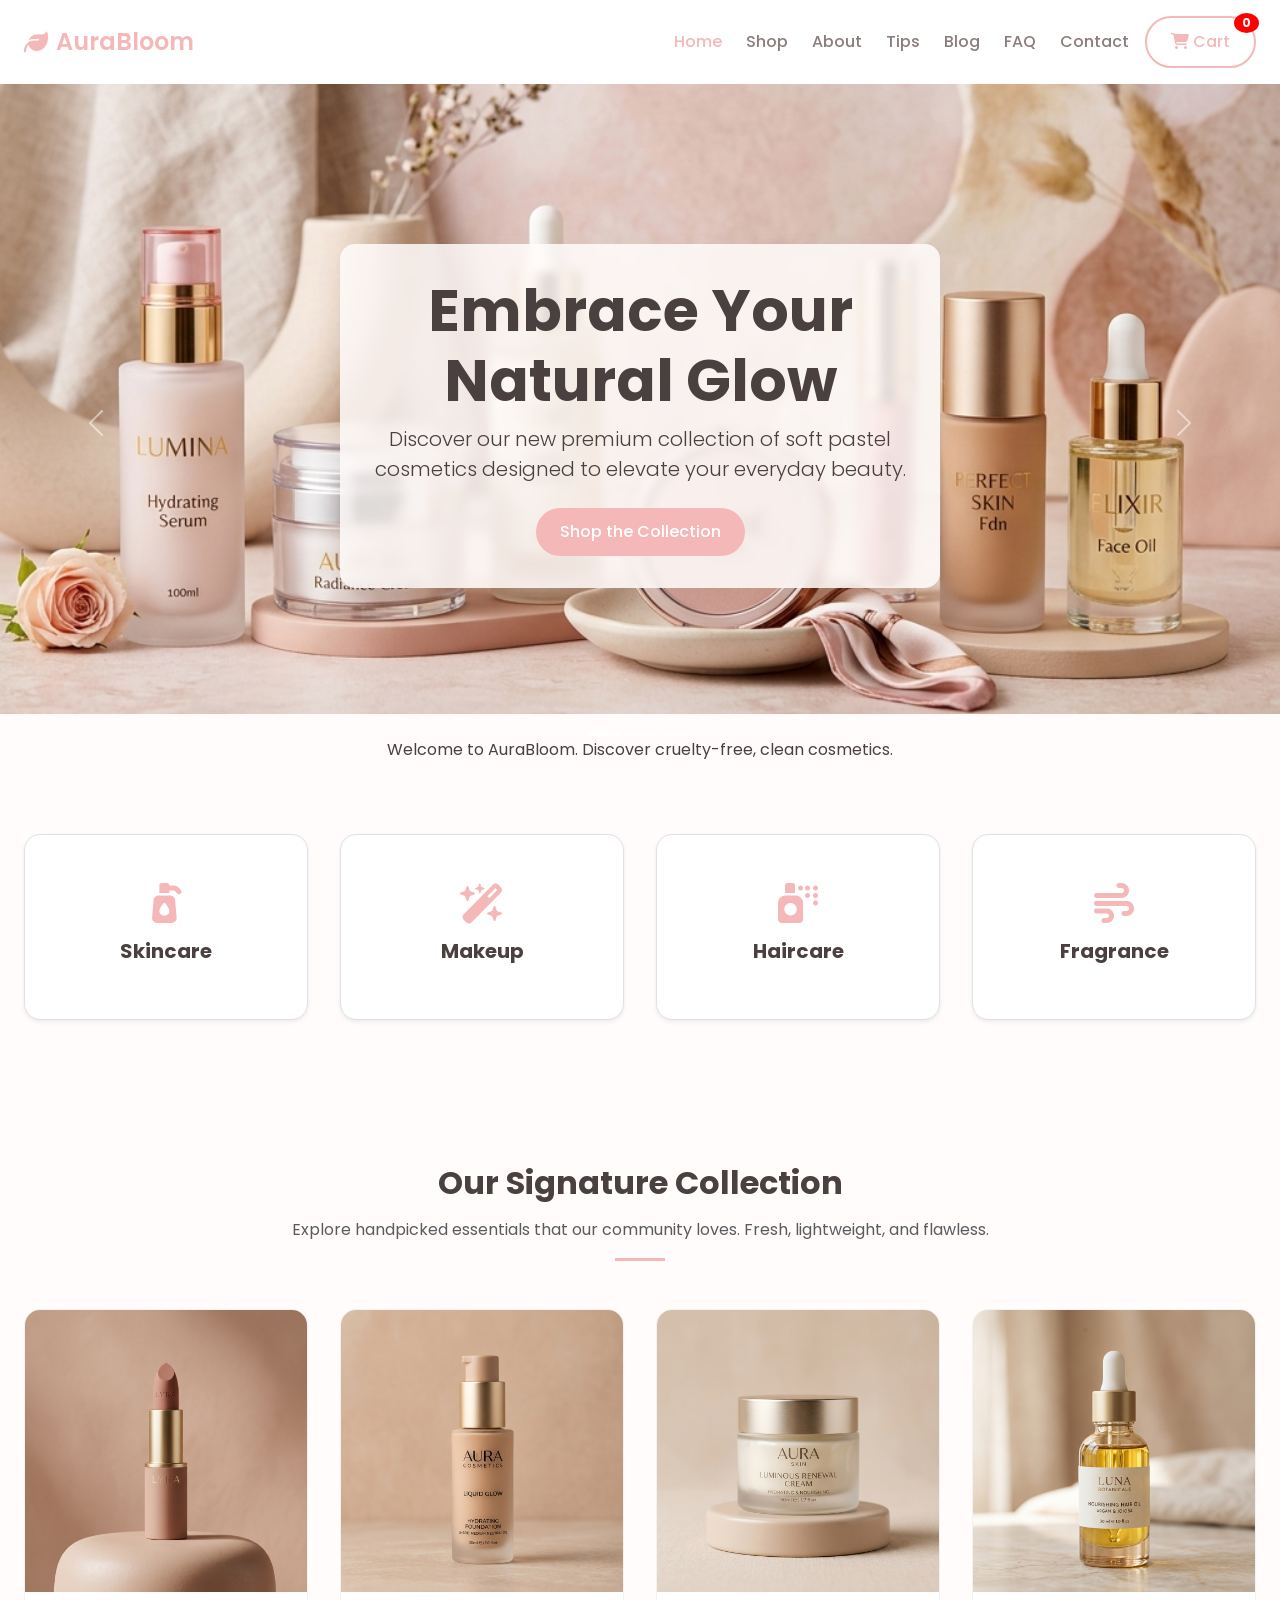
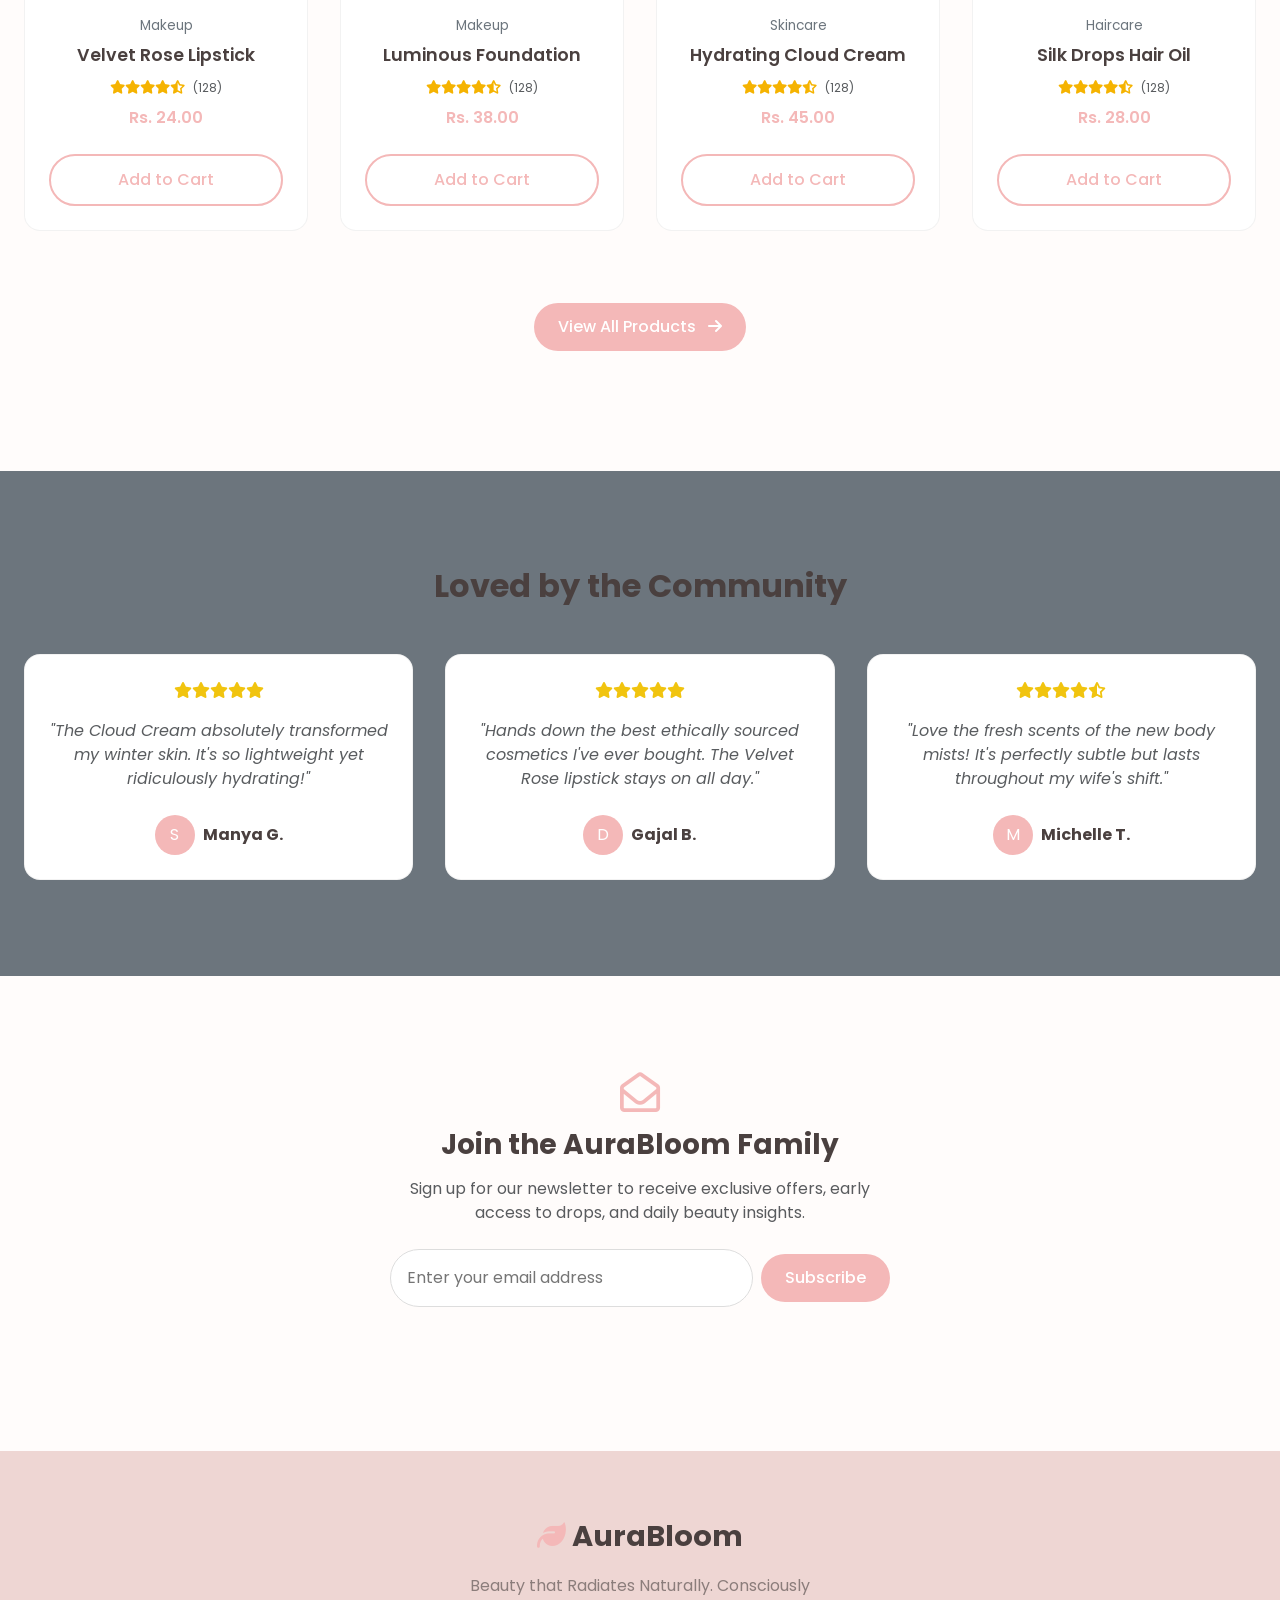
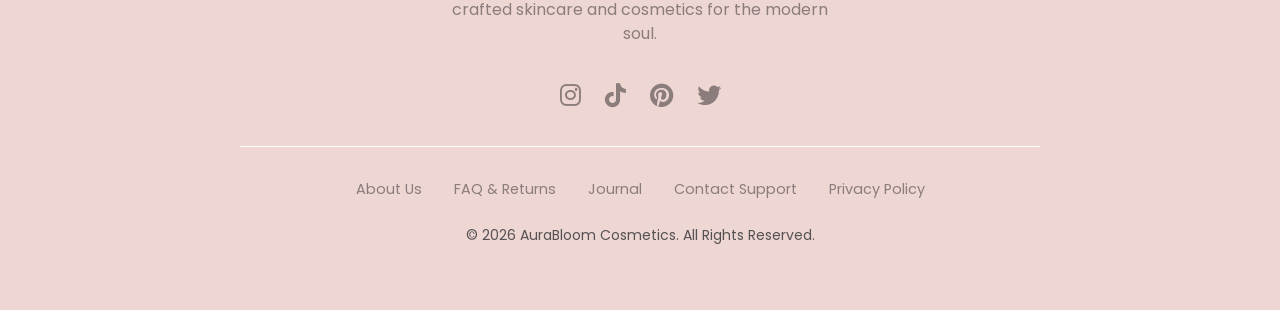
==== index.html @ 0f3a4c77 "project commit" ====
<!DOCTYPE html>
<html lang="en">
<head>
    <meta charset="UTF-8">
    <meta name="viewport" content="width=device-width, initial-scale=1.0">
    <title>AuraBloom - Beauty that Radiates Naturally</title>
    <meta name="description" content="Discover natural, premium skincare and cosmetics at AuraBloom. Beauty that radiates naturally from within.">
    
    <link rel="preconnect" href="https://fonts.googleapis.com">
    <link rel="preconnect" href="https://fonts.gstatic.com" crossorigin>
    <link href="https://fonts.googleapis.com/css2?family=Poppins:wght@300;400;500;600;700&display=swap" rel="stylesheet">
    <!-- Kept strictly for Carousel javascript dependencies -->
    <link href="https://cdn.jsdelivr.net/npm/bootstrap@5.3.0/dist/css/bootstrap.min.css" rel="stylesheet">
    <link rel="stylesheet" href="https://cdnjs.cloudflare.com/ajax/libs/font-awesome/6.4.0/css/all.min.css">
    
    <link rel="stylesheet" href="css/layout.css">
    <link rel="stylesheet" href="css/style.css">
</head>
<body>

    <!-- Custom Navbar -->
    <header class="site-header">
        <div class="custom-container site-nav">
            <a href="index.html" class="site-logo">
                <i class="fa-solid fa-leaf text-primary-soft"></i> AuraBloom
            </a>

            <!-- Directly visible links (no collapse hamburger) -->
            <ul class="site-nav-links">
                <li><a href="index.html" class="active">Home</a></li>
                <li><a href="products.html">Shop</a></li>
                <li><a href="about.html">About</a></li>
                <li><a href="tips.html">Tips</a></li>
                <li><a href="blog.html">Blog</a></li>
                <li><a href="faq.html">FAQ</a></li>
                <li><a href="contact.html">Contact</a></li>
            </ul>

            <div class="site-nav-actions">
                <a href="products.html" class="custom-btn custom-btn-outline" style="position: relative;">
                    <i class="fa-solid fa-shopping-cart"></i> Cart
                    <span id="cart-counter" class="badge" style="position: absolute; top: -5px; right: -5px; background: red; color: white; border-radius: 50%; padding: 4px 8px; font-size: 0.75rem;">0</span>
                </a>
            </div>
        </div>
    </header>

    <!-- Carousel Hero Section (Kept intact with minimal edits for stability) -->
    <section>
        <div id="heroCarousel" class="carousel slide carousel-fade" data-bs-ride="carousel" data-bs-interval="4000">
            <div class="carousel-indicators">
                <button type="button" data-bs-target="#heroCarousel" data-bs-slide-to="0" class="active"></button>
                <button type="button" data-bs-target="#heroCarousel" data-bs-slide-to="1"></button>
                <button type="button" data-bs-target="#heroCarousel" data-bs-slide-to="2"></button>
            </div>
            
            <div class="carousel-inner">
                <div class="carousel-item active">
                    <a href="product-detail.html" style="display:block; text-decoration:none;">
                        <img src="images/banner1_pro_1776178426854.png" class="d-block w-100" alt="Cosmetic collection">
                    </a>
                    <div class="carousel-caption d-none d-md-block animate-on-scroll">
                        <h1 class="display-4 fw-bold">Embrace Your Natural Glow</h1>
                        <p class="lead mb-4">Discover our new premium collection of soft pastel cosmetics designed to elevate your everyday beauty.</p>
                        <a href="products.html" class="custom-btn custom-btn-primary">Shop the Collection</a>
                    </div>
                </div>
                <div class="carousel-item">
                    <a href="product-detail.html" style="display:block; text-decoration:none;">
                        <img src="images/image2.png" class="d-block w-100" alt="Model natural makeup">
                    </a>
                    <div class="carousel-caption d-none d-md-block pb-5">
                        <h2 class="display-4 fw-bold">Beauty that Radiates</h2>
                        <p class="lead mb-4">Cruelty-free, vegan, and crafted with delicate care for all skin types.</p>
                        <a href="about.html" class="custom-btn custom-btn-outline" style="background:#fff">Discover Our Story</a>
                    </div>
                </div>
                <div class="carousel-item">
                    <a href="product-detail.html" style="display:block; text-decoration:none;">
                        <img src="images/image3.png" class="d-block w-100" alt="Skincare bottles">
                    </a>
                    <div class="carousel-caption d-none d-md-block pb-5">
                        <h2 class="display-4 fw-bold">Clean Skincare Simplified</h2>
                        <p class="lead mb-4">Hydrate, protect, and nourish with our new botanical serum line.</p>
                        <a href="tips.html" class="custom-btn custom-btn-primary">Learn Skincare Tips</a>
                    </div>
                </div>
            </div>
            
            <button class="carousel-control-prev" type="button" data-bs-target="#heroCarousel" data-bs-slide="prev">
                <span class="carousel-control-prev-icon"></span>
            </button>
            <button class="carousel-control-next" type="button" data-bs-target="#heroCarousel" data-bs-slide="next">
                <span class="carousel-control-next-icon"></span>
            </button>
            
            <div class="custom-container mt-4 text-center animate-on-scroll">
                <p>Welcome to AuraBloom. Discover cruelty-free, clean cosmetics.</p>
            </div>
        </div>
    </section>

    <!-- Category Banner using Custom Grid -->
    <section class="custom-container py-5 mt-4 text-center">
        <div class="grid-container grid-4">
            <div class="bg-white rounded-4 shadow-sm border py-5 animate-on-scroll">
                <i class="fa-solid fa-pump-soap fs-1 mb-3" style="color:var(--primary-color)"></i>
                <h5 class="fw-bold">Skincare</h5>
            </div>
            <div class="bg-white rounded-4 shadow-sm border py-5 animate-on-scroll" style="animation-delay:0.1s">
                <i class="fa-solid fa-wand-magic-sparkles fs-1 mb-3" style="color:var(--primary-color)"></i>
                <h5 class="fw-bold">Makeup</h5>
            </div>
            <div class="bg-white rounded-4 shadow-sm border py-5 animate-on-scroll" style="animation-delay:0.2s">
                <i class="fa-solid fa-spray-can fs-1 mb-3" style="color:var(--primary-color)"></i>
                <h5 class="fw-bold">Haircare</h5>
            </div>
            <div class="bg-white rounded-4 shadow-sm border py-5 animate-on-scroll" style="animation-delay:0.3s">
                <i class="fa-solid fa-wind fs-1 mb-3" style="color:var(--primary-color)"></i>
                <h5 class="fw-bold">Fragrance</h5>
            </div>
        </div>
    </section>

    <!-- Featured Products Section -->
    <section class="custom-container py-5 mt-5 bg-card rounded-5 pb-5">
        <div class="text-center mb-5 animate-on-scroll">
            <h2 class="fw-bold mb-3">Our Signature Collection</h2>
            <p class="text-muted mx-auto" style="max-width: 700px;">Explore handpicked essentials that our community loves. Fresh, lightweight, and flawless.</p>
            <div class="mx-auto mt-3" style="width: 50px; height: 3px; background-color: var(--primary-color);"></div>
        </div>

        <div class="grid-container grid-4">
            <div class="animate-on-scroll" style="animation-delay: 0.1s;">
                <div class="product-card">
                    <a href="product-detail.html" style="display:block; text-decoration:none;">
                        <a href="product-detail.html" style="display:block;">
                        <img src="images/lipstick_1776176421763.png" alt="Velvet Rose Lipstick">
                    </a>
                    </a>
                    <div class="product-card-body">
                        <span class="product-card-category">Makeup</span>
                        <a href="product-detail.html" style="text-decoration:none; color:inherit;">
                            <a href="product-detail.html" style="text-decoration:none; color:inherit;"><h3 class="product-card-title">Velvet Rose Lipstick</h3></a>
                        </a>
                        <div class="mt-1 mb-2" style="color: #f5b301; font-size: 0.85rem;"><i class="fa-solid fa-star"></i><i class="fa-solid fa-star"></i><i class="fa-solid fa-star"></i><i class="fa-solid fa-star"></i><i class="fa-solid fa-star-half-stroke"></i> <span class="text-muted ms-1" style="font-size: 0.75rem;">(128)</span></div>
                        <span class="product-card-price">Rs. 24.00</span>
                        <button class="custom-btn custom-btn-outline product-card-btn add-to-cart-btn">Add to Cart</button>
                    </div>
                </div>
            </div>
            <div class="animate-on-scroll" style="animation-delay: 0.2s;">
                <div class="product-card">
                    <a href="product-detail.html" style="display:block; text-decoration:none;">
                        <a href="product-detail.html" style="display:block;">
                        <img src="images/foundation_1776176450985.png" alt="Luminous Foundation">
                    </a>
                    </a>
                    <div class="product-card-body">
                        <span class="product-card-category">Makeup</span>
                        <a href="product-detail.html" style="text-decoration:none; color:inherit;">
                            <a href="product-detail.html" style="text-decoration:none; color:inherit;"><h3 class="product-card-title">Luminous Foundation</h3></a>
                        </a>
                        <div class="mt-1 mb-2" style="color: #f5b301; font-size: 0.85rem;"><i class="fa-solid fa-star"></i><i class="fa-solid fa-star"></i><i class="fa-solid fa-star"></i><i class="fa-solid fa-star"></i><i class="fa-solid fa-star-half-stroke"></i> <span class="text-muted ms-1" style="font-size: 0.75rem;">(128)</span></div>
                        <span class="product-card-price">Rs. 38.00</span>
                        <button class="custom-btn custom-btn-outline product-card-btn add-to-cart-btn">Add to Cart</button>
                    </div>
                </div>
            </div>
            <div class="animate-on-scroll" style="animation-delay: 0.3s;">
                <div class="product-card">
                    <a href="product-detail.html" style="display:block; text-decoration:none;">
                        <a href="product-detail.html" style="display:block;">
                        <img src="images/moisturizer_1776176468643.png" alt="Hydrating Cloud Cream">
                    </a>
                    </a>
                    <div class="product-card-body">
                        <span class="product-card-category">Skincare</span>
                        <a href="product-detail.html" style="text-decoration:none; color:inherit;">
                            <a href="product-detail.html" style="text-decoration:none; color:inherit;"><h3 class="product-card-title">Hydrating Cloud Cream</h3></a>
                        </a>
                        <div class="mt-1 mb-2" style="color: #f5b301; font-size: 0.85rem;"><i class="fa-solid fa-star"></i><i class="fa-solid fa-star"></i><i class="fa-solid fa-star"></i><i class="fa-solid fa-star"></i><i class="fa-solid fa-star-half-stroke"></i> <span class="text-muted ms-1" style="font-size: 0.75rem;">(128)</span></div>
                        <span class="product-card-price">Rs. 45.00</span>
                        <button class="custom-btn custom-btn-outline product-card-btn add-to-cart-btn">Add to Cart</button>
                    </div>
                </div>
            </div>
            <div class="animate-on-scroll" style="animation-delay: 0.4s;">
                <div class="product-card">
                    <a href="product-detail.html" style="display:block; text-decoration:none;">
                        <a href="product-detail.html" style="display:block;">
                        <img src="images/hairoil_1776177386553.png" alt="Nourish Hair Oil">
                    </a>
                    </a>
                    <div class="product-card-body">
                        <span class="product-card-category">Haircare</span>
                        <a href="product-detail.html" style="text-decoration:none; color:inherit;">
                            <a href="product-detail.html" style="text-decoration:none; color:inherit;"><h3 class="product-card-title">Silk Drops Hair Oil</h3></a>
                        </a>
                        <div class="mt-1 mb-2" style="color: #f5b301; font-size: 0.85rem;"><i class="fa-solid fa-star"></i><i class="fa-solid fa-star"></i><i class="fa-solid fa-star"></i><i class="fa-solid fa-star"></i><i class="fa-solid fa-star-half-stroke"></i> <span class="text-muted ms-1" style="font-size: 0.75rem;">(128)</span></div>
                        <span class="product-card-price">Rs. 28.00</span>
                        <button class="custom-btn custom-btn-outline product-card-btn add-to-cart-btn">Add to Cart</button>
                    </div>
                </div>
            </div>
        </div>
        
        <div class="text-center mt-5 py-4 animate-on-scroll">
            <a href="products.html" class="custom-btn custom-btn-primary">View All Products <i class="fa-solid fa-arrow-right ms-2"></i></a>
        </div>
    </section>

    <!-- Testimonials Section -->
    <section class="bg-secondary py-5 mt-5">
        <div class="custom-container py-5 text-center animate-on-scroll">
            <h2 class="fw-bold mb-5">Loved by the Community</h2>
            <div class="grid-container grid-3">
                <div class="product-card p-4">
                    <div class="mb-3" style="color:#f1c40f">
                        <i class="fa-solid fa-star"></i><i class="fa-solid fa-star"></i><i class="fa-solid fa-star"></i><i class="fa-solid fa-star"></i><i class="fa-solid fa-star"></i>
                    </div>
                    <p class="text-muted fst-italic mb-4" style="font-style: italic">"The Cloud Cream absolutely transformed my winter skin. It's so lightweight yet ridiculously hydrating!"</p>
                    <div class="flex-row-center gap-2 mt-auto">
                        <div class="rounded-5 text-white flex-row-center" style="width: 40px; height: 40px; background-color: var(--primary-color);">S</div>
                        <h6 class="mb-0 fw-bold">Manya G.</h6>
                    </div>
                </div>
                <div class="product-card p-4">
                    <div class="mb-3" style="color:#f1c40f">
                        <i class="fa-solid fa-star"></i><i class="fa-solid fa-star"></i><i class="fa-solid fa-star"></i><i class="fa-solid fa-star"></i><i class="fa-solid fa-star"></i>
                    </div>
                    <p class="text-muted fst-italic mb-4" style="font-style: italic">"Hands down the best ethically sourced cosmetics I've ever bought. The Velvet Rose lipstick stays on all day."</p>
                    <div class="flex-row-center gap-2 mt-auto">
                        <div class="rounded-5 text-white flex-row-center" style="width: 40px; height: 40px; background-color: var(--primary-color);">D</div>
                        <h6 class="mb-0 fw-bold">Gajal B.</h6>
                    </div>
                </div>
                <div class="product-card p-4">
                    <div class="mb-3" style="color:#f1c40f">
                        <i class="fa-solid fa-star"></i><i class="fa-solid fa-star"></i><i class="fa-solid fa-star"></i><i class="fa-solid fa-star"></i><i class="fa-solid fa-star-half-stroke"></i>
                    </div>
                    <p class="text-muted fst-italic mb-4" style="font-style: italic">"Love the fresh scents of the new body mists! It's perfectly subtle but lasts throughout my wife's shift."</p>
                    <div class="flex-row-center gap-2 mt-auto">
                        <div class="rounded-5 text-white flex-row-center" style="width: 40px; height: 40px; background-color: var(--primary-color);">M</div>
                        <h6 class="mb-0 fw-bold">Michelle T.</h6>
                    </div>
                </div>
            </div>
        </div>
    </section>

    <!-- Newsletter Section -->
    <section class="custom-container py-5 my-5 text-center animate-on-scroll">
        <i class="fa-regular fa-envelope-open fs-1 text-primary-soft mb-3"></i>
        <h3 class="fw-bold mb-3">Join the AuraBloom Family</h3>
        <p class="text-muted mx-auto mb-4" style="max-width: 500px;">Sign up for our newsletter to receive exclusive offers, early access to drops, and daily beauty insights.</p>
        <form id="newsletterForm" class="flex-row-center gap-2 mx-auto" style="max-width: 500px;">
            <input type="email" class="newsletter-input w-100" placeholder="Enter your email address" style="padding: 1rem; border: 1px solid #ddd; border-radius: 50px; outline:none" required>
            <button type="submit" class="custom-btn custom-btn-primary">Subscribe</button>
        </form>
        <div id="newsletterAlert" class="mt-3"></div>
    </section>

    <!-- Custom Footer -->
    <footer class="site-footer">
        <div class="site-footer-logo">
            <i class="fa-solid fa-leaf text-primary-soft"></i> AuraBloom
        </div>
        <p class="site-footer-desc">Beauty that Radiates Naturally. Consciously crafted skincare and cosmetics for the modern soul.</p>
        <div class="site-footer-socials">
            <a href="#"><i class="fa-brands fa-instagram"></i></a>
            <a href="#"><i class="fa-brands fa-tiktok"></i></a>
            <a href="#"><i class="fa-brands fa-pinterest"></i></a>
            <a href="#"><i class="fa-brands fa-twitter"></i></a>
        </div>
        <div class="site-footer-links">
            <a href="about.html">About Us</a>
            <a href="faq.html">FAQ & Returns</a>
            <a href="blog.html">Journal</a>
            <a href="contact.html">Contact Support</a>
            <a href="#">Privacy Policy</a>
        </div>
        <p class="small mb-0 mt-4 text-muted">&copy; 2026 AuraBloom Cosmetics. All Rights Reserved.</p>
    </footer>

    <script src="https://cdn.jsdelivr.net/npm/bootstrap@5.3.0/dist/js/bootstrap.bundle.min.js"></script>
    <script src="js/main.js"></script>
</body>
</html>
---- css/layout.css ----
/* css/layout.css - Custom layout system replacing Bootstrap */

/* Global Resets & Elements */
html { box-sizing: border-box; }
*, *:before, *:after { box-sizing: inherit; }

img { max-width: 100%; height: auto; display: block; }
a { text-decoration: none; }
ul { list-style: none; padding: 0; margin: 0; }

/* typography helpers */
.text-center { text-align: center; }
.text-muted { color: #6c757d; }
.text-white { color: #fff; }
.fw-bold { font-weight: 700; }
.lead { font-size: 1.25rem; font-weight: 300; }
.display-4 { font-size: calc(1.475rem + 2.7vw); font-weight: 300; line-height: 1.2; }
.display-5 { font-size: calc(1.425rem + 2.1vw); font-weight: 300; line-height: 1.2; }
.mb-0 { margin-bottom: 0 !important; }
.mb-2 { margin-bottom: 0.5rem !important; }
.mb-3 { margin-bottom: 1rem !important; }
.mb-4 { margin-bottom: 1.5rem !important; }
.mb-5 { margin-bottom: 3rem !important; }
.mt-2 { margin-top: 0.5rem !important; }
.mt-3 { margin-top: 1rem !important; }
.mt-4 { margin-top: 1.5rem !important; }
.mt-5 { margin-top: 3rem !important; }
.py-5 { padding-top: 3rem !important; padding-bottom: 3rem !important; }
.px-4 { padding-left: 1.5rem !important; padding-right: 1.5rem !important; }
.mx-auto { margin-left: auto !important; margin-right: auto !important; }
.w-100 { width: 100% !important; }

/* Custom Container */
.custom-container {
    width: 100%;
    max-width: 1320px;
    margin-right: auto;
    margin-left: auto;
    padding-right: 1.5rem;
    padding-left: 1.5rem;
}

.custom-container-fluid {
    width: 100%;
    padding-right: 1.5rem;
    padding-left: 1.5rem;
}

/* Custom CSS Grids */
.grid-container {
    display: grid;
    gap: 2rem;
}
.grid-2 { grid-template-columns: repeat(2, 1fr); }
.grid-3 { grid-template-columns: repeat(3, 1fr); }
.grid-4 { grid-template-columns: repeat(4, 1fr); }

@media (max-width: 991px) {
    .grid-4, .grid-3 { grid-template-columns: repeat(2, 1fr); }
}
@media (max-width: 768px) {
    .grid-4, .grid-3, .grid-2 { grid-template-columns: 1fr; }
}

/* Flexbox utilities */
.flex-row-center { display: flex; justify-content: center; align-items: center; }
.flex-space-between { display: flex; justify-content: space-between; align-items: center; }
.flex-column { display: flex; flex-direction: column; }
.gap-2 { gap: 0.5rem; }
.gap-3 { gap: 1rem; }
.gap-4 { gap: 1.5rem; }

/* Consistent Header Items */
.site-header {
    background-color: var(--bg-card);
    position: sticky;
    top: 0;
    z-index: 1000;
    box-shadow: 0 2px 10px var(--shadow-color);
    padding: 1rem 0;
}
.site-nav {
    display: flex;
    justify-content: space-between;
    align-items: center;
    flex-wrap: wrap;
    gap: 1rem;
}
.site-logo {
    font-size: 1.5rem;
    font-weight: 600;
    color: var(--primary-color);
    display: flex;
    align-items: center;
    gap: 0.5rem;
    margin-right: auto;
}
.site-nav-links {
    display: flex;
    gap: 1.5rem;
    flex-wrap: wrap;
    justify-content: center;
}
.site-nav-links a {
    color: var(--text-muted);
    font-weight: 500;
    transition: color 0.3s ease;
}
.site-nav-links a:hover, .site-nav-links a.active {
    color: var(--primary-color);
}
.site-nav-actions {
    display: flex;
    align-items: center;
}

/* Consistent Footer Items */
.site-footer {
    background-color: var(--secondary-color);
    padding: 4rem 1.5rem;
    text-align: center;
}
.site-footer-logo {
    font-size: 1.8rem;
    font-weight: 700;
    color: var(--text-main);
    margin-bottom: 1rem;
}
.site-footer-desc {
    color: var(--text-muted);
    max-width: 400px;
    margin: 0 auto 2rem auto;
}
.site-footer-socials {
    display: flex;
    justify-content: center;
    gap: 1.5rem;
    margin-bottom: 2rem;
}
.site-footer-socials a {
    color: var(--text-muted);
    font-size: 1.5rem;
}
.site-footer-links {
    display: flex;
    justify-content: center;
    flex-wrap: wrap;
    gap: 2rem;
    border-top: 1px solid #fff;
    padding-top: 2rem;
    margin: 0 auto;
    max-width: 800px;
}
.site-footer-links a {
    color: var(--text-muted);
    font-size: 0.9rem;
}

/* Cards & Layout Modules */
.product-card {
    background: #fff;
    border: 1px solid rgba(0,0,0,0.05);
    border-radius: 1rem;
    overflow: hidden;
    display: flex;
    flex-direction: column;
    text-align: center;
    height: 100%;
    transition: transform 0.3s ease, box-shadow 0.3s ease;
}
.product-card:hover {
    transform: translateY(-5px);
    box-shadow: 0 10px 20px var(--shadow-color);
}
.product-card img {
    width: 100%;
    height: auto;
}
.product-card-body {
    padding: 1.5rem;
    display: flex;
    flex-direction: column;
    flex-grow: 1;
}
.product-card-category { font-size: 0.85rem; color: #6c757d; margin-bottom: 0.5rem; }
.product-card-title { font-size: 1.1rem; font-weight: 600; margin-bottom: 0.5rem; color: var(--text-main); }
.product-card-price { color: var(--primary-color); font-weight: 600; margin-bottom: 1.5rem; }
.product-card-btn { margin-top: auto; }

/* Sections */
.bg-secondary { background-color: var(--secondary-color); }
.bg-white { background-color: #fff; }
.shadow-sm { box-shadow: 0 .125rem .25rem rgba(0,0,0,.075) !important; }
.rounded-4 { border-radius: 1rem !important; }
.rounded-5 { border-radius: 2rem !important; }
.border { border: 1px solid #dee2e6 !important; }
.d-none { display: none !important; }
@media (min-width: 768px) {
    .d-md-block { display: block !important; }
}

/* Base custom button structure */
.custom-btn {
    display: inline-block;
    padding: 0.75rem 1.5rem;
    border-radius: 50px;
    font-weight: 500;
    transition: all 0.3s ease;
    cursor: pointer;
    border: none;
}
.custom-btn-primary {
    background-color: var(--primary-color);
    color: white;
}
.custom-btn-primary:hover {
    background-color: var(--text-main);
}
.custom-btn-outline {
    background-color: transparent;
    border: 2px solid var(--primary-color);
    color: var(--primary-color);
}
.custom-btn-outline:hover {
    background-color: var(--primary-color);
    color: white;
}
---- css/style.css ----
:root {
    --primary-color: #f4b8b8;       /* Soft pink */
    --primary-hover: #e09898;       
    --secondary-color: #eed6d3;     /* Nude / Beige */
    --accent-color: #e8b4b8;        /* Rose / Peachy */
    --bg-main: #fffcfb;             /* Very light nude */
    --bg-card: #ffffff;
    --text-main: #4a403f;           /* Soft dark brown/grey */
    --text-muted: #8b7d7b;
    --shadow-soft: 0 10px 30px rgba(0, 0, 0, 0.05);
    --shadow-hover: 0 15px 35px rgba(244, 184, 184, 0.2);
    --transition: all 0.3s ease-in-out;
}

body {
    font-family: 'Poppins', sans-serif;
    color: var(--text-main);
    background-color: var(--bg-main);
    overflow-x: hidden;
    scroll-behavior: smooth;
}

/* Typography styles */
h1, h2, h3, h4, h5, h6 {
    font-weight: 600;
    color: var(--text-main);
}

.text-primary-soft {
    color: var(--primary-color) !important;
}

/* Navbar */
.navbar {
    background-color: rgba(255, 255, 255, 0.95);
    backdrop-filter: blur(10px);
    box-shadow: 0 2px 15px rgba(0,0,0,0.03);
}

.navbar-brand {
    font-weight: 700;
    font-size: 1.5rem;
    color: var(--primary-color) !important;
    letter-spacing: 1px;
}

.nav-link {
    color: var(--text-main);
    font-weight: 500;
    transition: var(--transition);
    position: relative;
}

.nav-link:hover, .nav-link.active {
    color: var(--primary-color);
}

.nav-link::after {
    content: '';
    position: absolute;
    bottom: 0;
    left: 0;
    width: 0%;
    height: 2px;
    background-color: var(--primary-color);
    transition: var(--transition);
}

.nav-link:hover::after {
    width: 100%;
}

/* Buttons */
.btn-primary-custom {
    background-color: var(--primary-color);
    color: white;
    border: none;
    padding: 0.6rem 1.5rem;
    border-radius: 50px;
    font-weight: 500;
    transition: var(--transition);
}

.btn-primary-custom:hover {
    background-color: var(--primary-hover);
    color: white;
    transform: translateY(-2px);
    box-shadow: var(--shadow-hover);
}

.btn-outline-custom {
    background-color: transparent;
    color: var(--primary-color);
    border: 2px solid var(--primary-color);
    padding: 0.6rem 1.5rem;
    border-radius: 50px;
    font-weight: 500;
    transition: var(--transition);
}

.btn-outline-custom:hover {
    background-color: var(--primary-color);
    color: white;
    transform: translateY(-2px);
    box-shadow: var(--shadow-hover);
}

/* Carousel */
.carousel-item img {
    height: 70vh;
    object-fit: cover;
    object-position: center;
}
.carousel-caption {
    background: rgba(255, 252, 251, 0.85); /* Semi-transparent light nude */
    backdrop-filter: blur(5px);
    border-radius: 15px;
    padding: 2rem;
    color: var(--text-main);
    bottom: 20%;
    max-width: 600px;
    margin: 0 auto;
    box-shadow: var(--shadow-soft);
}

.carousel-caption h2 {
    font-weight: 700;
    color: var(--primary-color);
}

/* Cards */
.card {
    border: none;
    border-radius: 15px;
    background-color: var(--bg-card);
    box-shadow: var(--shadow-soft);
    transition: var(--transition);
    overflow: hidden;
}

.card:hover {
    transform: translateY(-10px);
    box-shadow: var(--shadow-hover);
}

.card-img-top {
    height: 300px;
    object-fit: cover;
    transition: var(--transition);
}

.card:hover .card-img-top {
    transform: scale(1.05);
}

.card-title {
    font-size: 1.25rem;
    font-weight: 600;
}

.card-text.price {
    color: var(--primary-color);
    font-weight: 600;
    font-size: 1.1rem;
}

/* Footer */
footer {
    background-color: var(--secondary-color);
    color: var(--text-main);
    padding: 3rem 0;
    margin-top: 5rem;
}
footer a {
    color: var(--text-main);
    text-decoration: none;
    transition: var(--transition);
}
footer a:hover {
    color: var(--primary-color);
}

/* Animations */
.fade-in {
    opacity: 0;
    transform: translateY(20px);
    animation: fadeIn 0.8s forwards;
}

@keyframes fadeIn {
    to {
        opacity: 1;
        transform: translateY(0);
    }
}

/* Search and Filters */
.filter-btn.active {
    background-color: var(--primary-color);
    color: white;
}

/* Tips Page Cards */
.tip-card {
    border-left: 4px solid var(--primary-color);
}

/* Forms */
.form-control {
    border-radius: 10px;
    border: 1px solid #e2e8f0;
    padding: 0.8rem;
}
.form-control:focus {
    box-shadow: 0 0 0 0.25rem rgba(244, 184, 184, 0.25);
    border-color: var(--primary-color);
}

/* Testimonials */
.testimonial-card {
    border-radius: 15px;
    background-color: var(--bg-card);
    transition: var(--transition);
    border: 1px solid rgba(0,0,0,0.05);
}
.testimonial-card:hover {
    box-shadow: var(--shadow-hover);
    transform: translateY(-5px);
}
.avatar-img {
    width: 60px;
    height: 60px;
    object-fit: cover;
    border-radius: 50%;
}

/* Accordion Customization */
.accordion-button:not(.collapsed) {
    color: var(--primary-color);
    background-color: var(--bg-main);
    box-shadow: inset 0 -1px 0 rgba(0,0,0,.125);
}
.accordion-button:focus {
    border-color: var(--primary-color);
    box-shadow: 0 0 0 0.25rem rgba(244, 184, 184, 0.25);
}

/* Newsletter Input */
.newsletter-input {
    border-top-right-radius: 0;
    border-bottom-right-radius: 0;
    border-color: rgba(244, 184, 184, 0.5);
}
.newsletter-btn {
    border-top-left-radius: 0;
    border-bottom-left-radius: 0;
}

/* Timeline Customization */
.timeline {
    border-left: 2px solid var(--primary-color);
    padding-left: 1.5rem;
    margin-left: 1rem;
}
.timeline-item {
    position: relative;
    margin-bottom: 2rem;
}
.timeline-item::before {
    content: '';
    position: absolute;
    left: -2rem;
    top: 5px;
    width: 15px;
    height: 15px;
    border-radius: 50%;
    background-color: var(--primary-color);
}
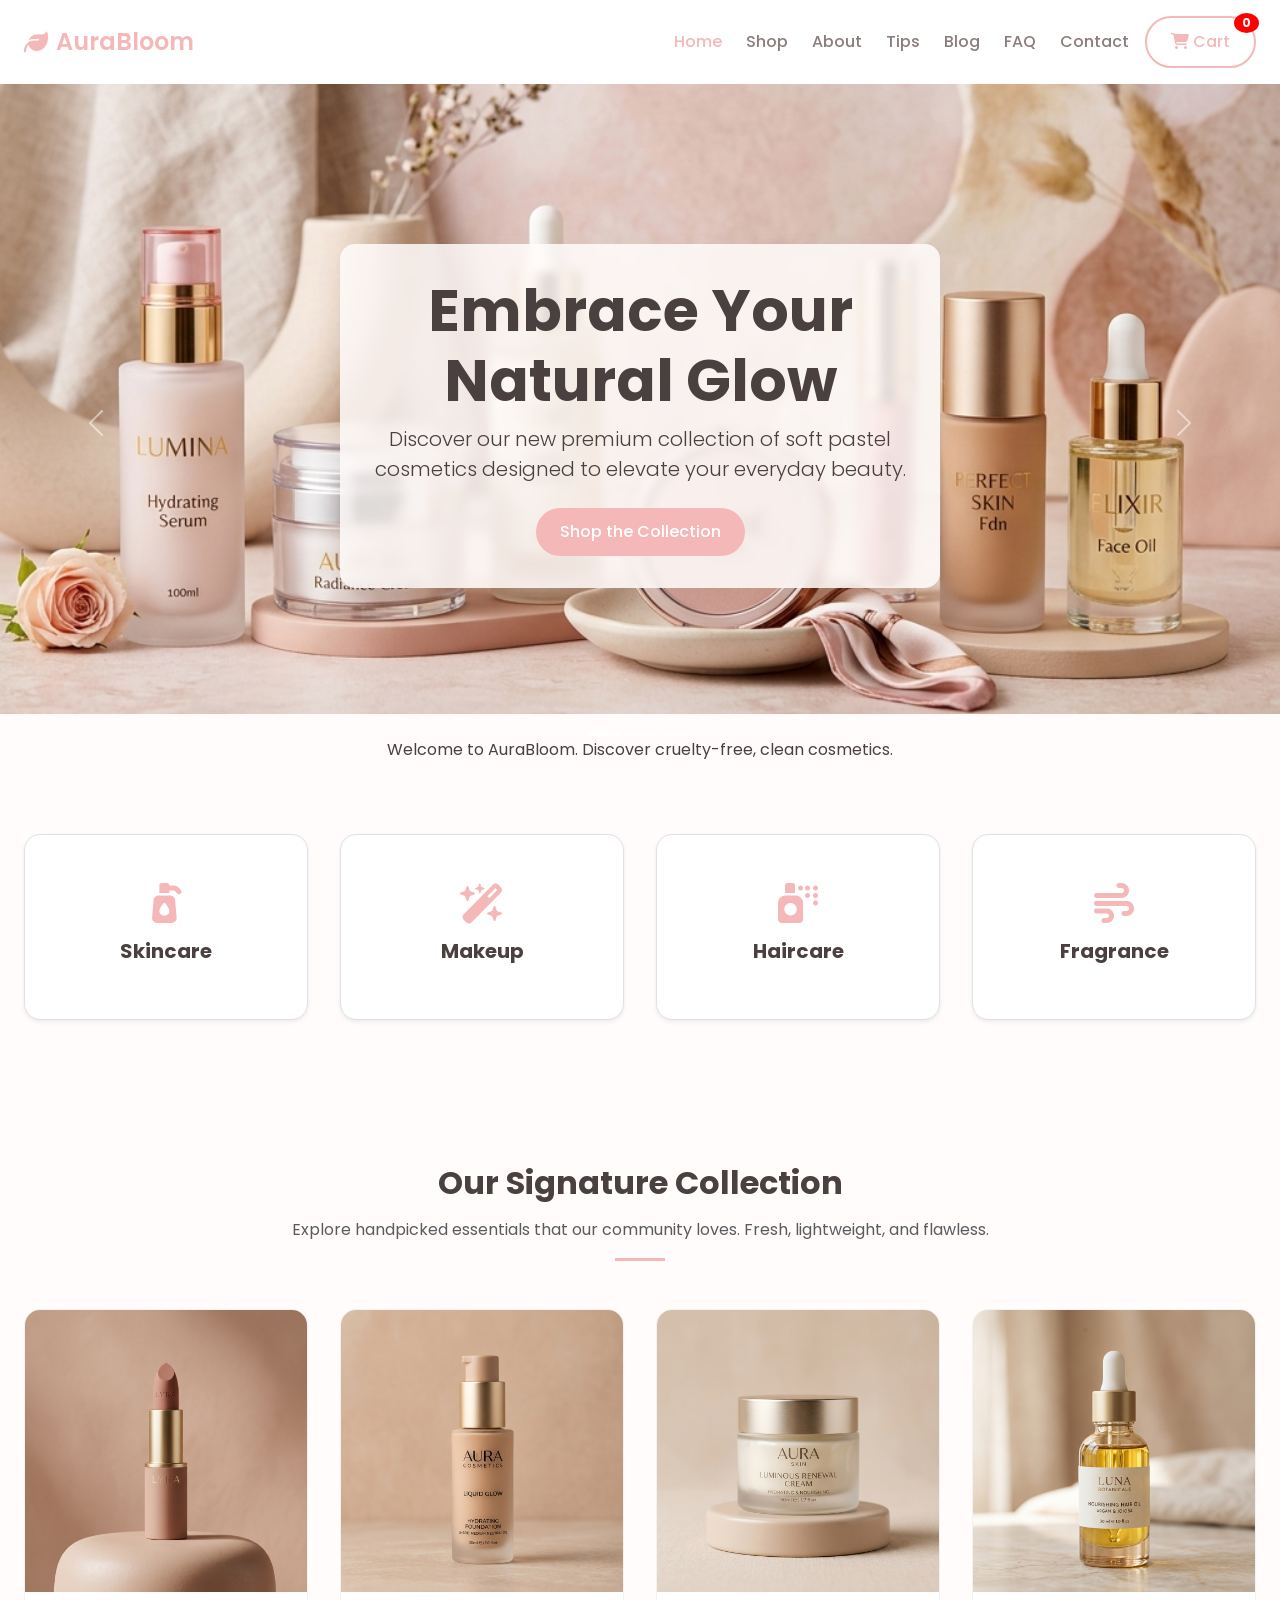
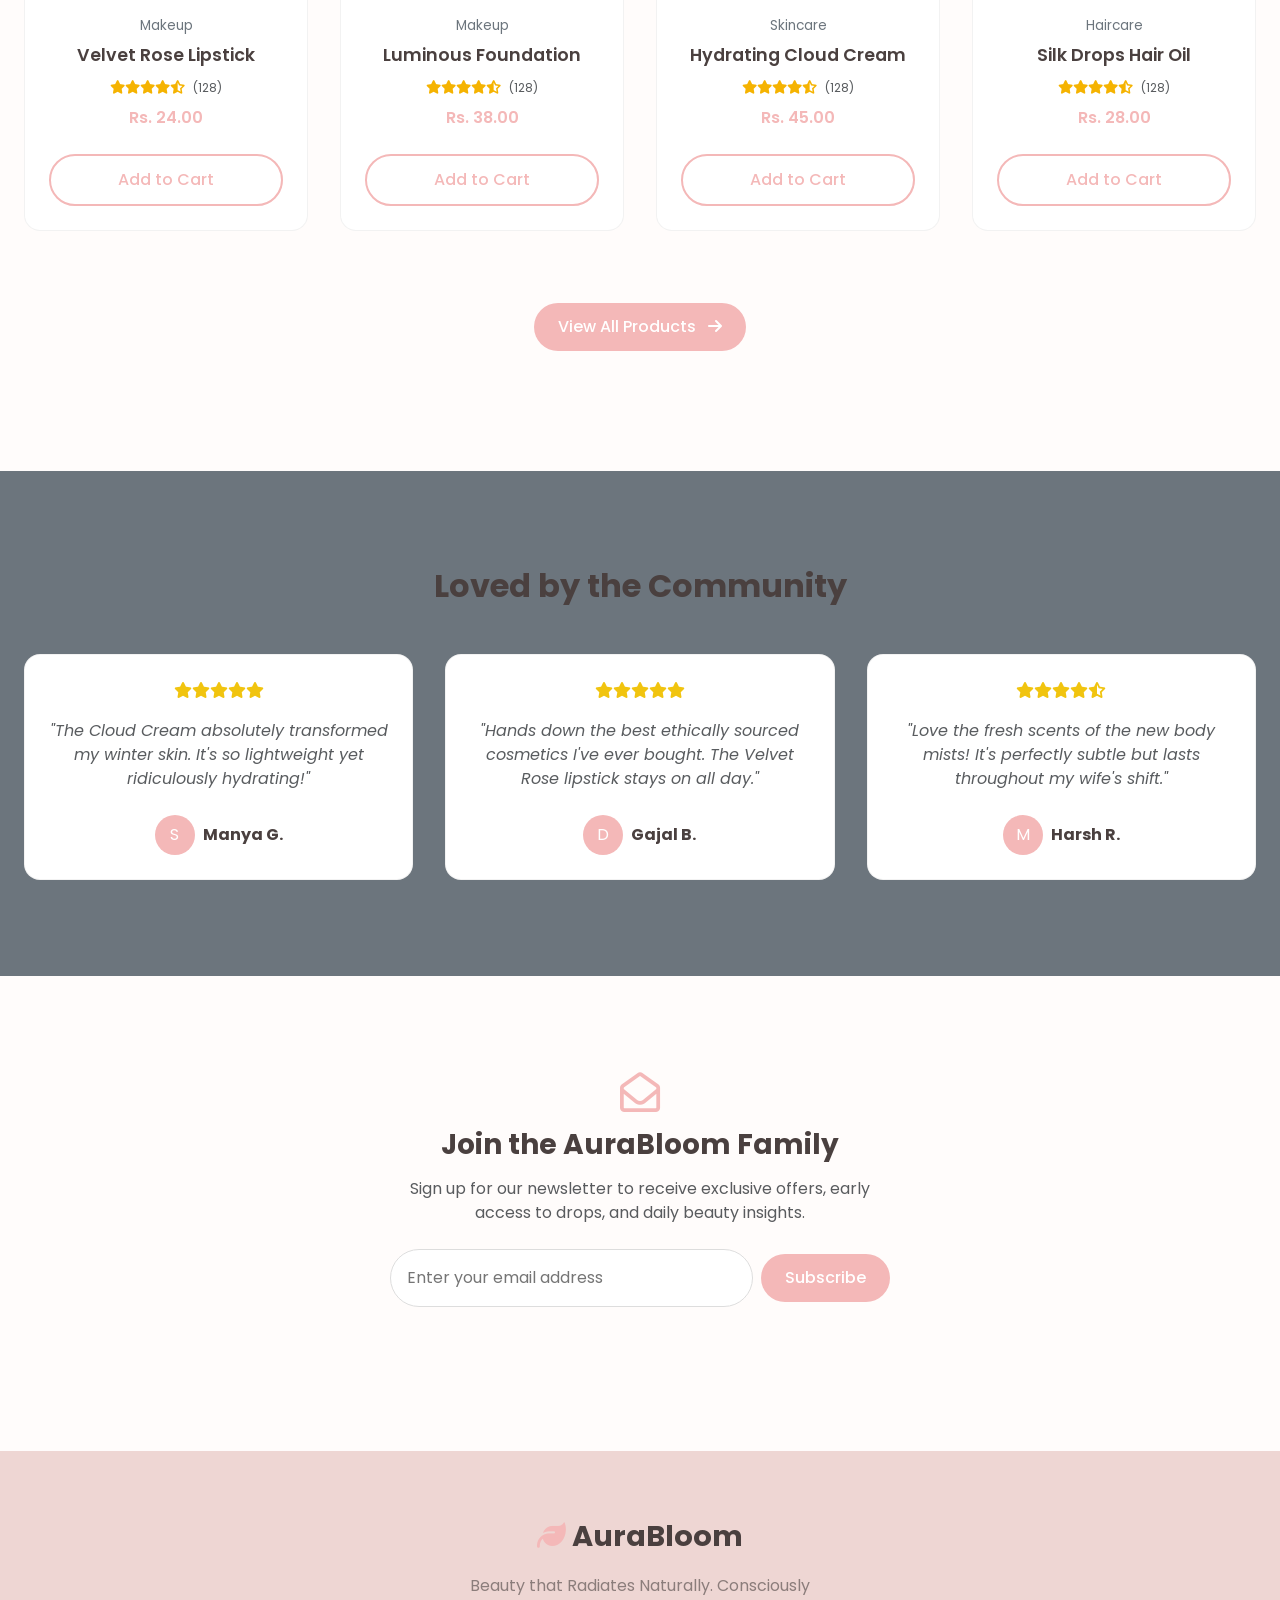
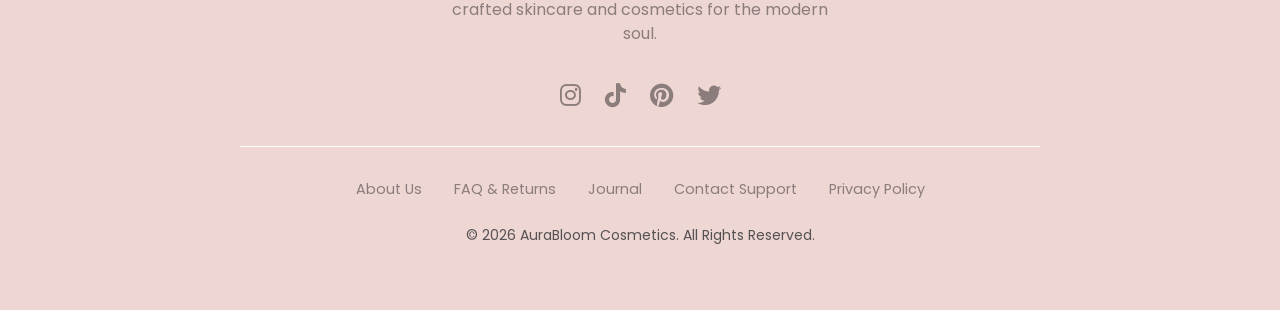
==== commit e1b7ef63: "project commit" ====
--- a/index.html
+++ b/index.html
@@ -1,21 +1,25 @@
 <!DOCTYPE html>
 <html lang="en">
+
 <head>
     <meta charset="UTF-8">
     <meta name="viewport" content="width=device-width, initial-scale=1.0">
     <title>AuraBloom - Beauty that Radiates Naturally</title>
-    <meta name="description" content="Discover natural, premium skincare and cosmetics at AuraBloom. Beauty that radiates naturally from within.">
-    
+    <meta name="description"
+        content="Discover natural, premium skincare and cosmetics at AuraBloom. Beauty that radiates naturally from within.">
+
     <link rel="preconnect" href="https://fonts.googleapis.com">
     <link rel="preconnect" href="https://fonts.gstatic.com" crossorigin>
-    <link href="https://fonts.googleapis.com/css2?family=Poppins:wght@300;400;500;600;700&display=swap" rel="stylesheet">
+    <link href="https://fonts.googleapis.com/css2?family=Poppins:wght@300;400;500;600;700&display=swap"
+        rel="stylesheet">
     <!-- Kept strictly for Carousel javascript dependencies -->
     <link href="https://cdn.jsdelivr.net/npm/bootstrap@5.3.0/dist/css/bootstrap.min.css" rel="stylesheet">
     <link rel="stylesheet" href="https://cdnjs.cloudflare.com/ajax/libs/font-awesome/6.4.0/css/all.min.css">
-    
+
     <link rel="stylesheet" href="css/layout.css">
     <link rel="stylesheet" href="css/style.css">
 </head>
+
 <body>
 
     <!-- Custom Navbar -->
@@ -39,7 +43,8 @@
             <div class="site-nav-actions">
                 <a href="products.html" class="custom-btn custom-btn-outline" style="position: relative;">
                     <i class="fa-solid fa-shopping-cart"></i> Cart
-                    <span id="cart-counter" class="badge" style="position: absolute; top: -5px; right: -5px; background: red; color: white; border-radius: 50%; padding: 4px 8px; font-size: 0.75rem;">0</span>
+                    <span id="cart-counter" class="badge"
+                        style="position: absolute; top: -5px; right: -5px; background: red; color: white; border-radius: 50%; padding: 4px 8px; font-size: 0.75rem;">0</span>
                 </a>
             </div>
         </div>
@@ -53,7 +58,7 @@
                 <button type="button" data-bs-target="#heroCarousel" data-bs-slide-to="1"></button>
                 <button type="button" data-bs-target="#heroCarousel" data-bs-slide-to="2"></button>
             </div>
-            
+
             <div class="carousel-inner">
                 <div class="carousel-item active">
                     <a href="product-detail.html" style="display:block; text-decoration:none;">
@@ -61,7 +66,8 @@
                     </a>
                     <div class="carousel-caption d-none d-md-block animate-on-scroll">
                         <h1 class="display-4 fw-bold">Embrace Your Natural Glow</h1>
-                        <p class="lead mb-4">Discover our new premium collection of soft pastel cosmetics designed to elevate your everyday beauty.</p>
+                        <p class="lead mb-4">Discover our new premium collection of soft pastel cosmetics designed to
+                            elevate your everyday beauty.</p>
                         <a href="products.html" class="custom-btn custom-btn-primary">Shop the Collection</a>
                     </div>
                 </div>
@@ -72,7 +78,8 @@
                     <div class="carousel-caption d-none d-md-block pb-5">
                         <h2 class="display-4 fw-bold">Beauty that Radiates</h2>
                         <p class="lead mb-4">Cruelty-free, vegan, and crafted with delicate care for all skin types.</p>
-                        <a href="about.html" class="custom-btn custom-btn-outline" style="background:#fff">Discover Our Story</a>
+                        <a href="about.html" class="custom-btn custom-btn-outline" style="background:#fff">Discover Our
+                            Story</a>
                     </div>
                 </div>
                 <div class="carousel-item">
@@ -86,14 +93,14 @@
                     </div>
                 </div>
             </div>
-            
+
             <button class="carousel-control-prev" type="button" data-bs-target="#heroCarousel" data-bs-slide="prev">
                 <span class="carousel-control-prev-icon"></span>
             </button>
             <button class="carousel-control-next" type="button" data-bs-target="#heroCarousel" data-bs-slide="next">
                 <span class="carousel-control-next-icon"></span>
             </button>
-            
+
             <div class="custom-container mt-4 text-center animate-on-scroll">
                 <p>Welcome to AuraBloom. Discover cruelty-free, clean cosmetics.</p>
             </div>
@@ -126,7 +133,8 @@
     <section class="custom-container py-5 mt-5 bg-card rounded-5 pb-5">
         <div class="text-center mb-5 animate-on-scroll">
             <h2 class="fw-bold mb-3">Our Signature Collection</h2>
-            <p class="text-muted mx-auto" style="max-width: 700px;">Explore handpicked essentials that our community loves. Fresh, lightweight, and flawless.</p>
+            <p class="text-muted mx-auto" style="max-width: 700px;">Explore handpicked essentials that our community
+                loves. Fresh, lightweight, and flawless.</p>
             <div class="mx-auto mt-3" style="width: 50px; height: 3px; background-color: var(--primary-color);"></div>
         </div>
 
@@ -135,17 +143,24 @@
                 <div class="product-card">
                     <a href="product-detail.html" style="display:block; text-decoration:none;">
                         <a href="product-detail.html" style="display:block;">
-                        <img src="images/lipstick_1776176421763.png" alt="Velvet Rose Lipstick">
-                    </a>
+                            <img src="images/lipstick_1776176421763.png" alt="Velvet Rose Lipstick">
+                        </a>
                     </a>
                     <div class="product-card-body">
                         <span class="product-card-category">Makeup</span>
                         <a href="product-detail.html" style="text-decoration:none; color:inherit;">
-                            <a href="product-detail.html" style="text-decoration:none; color:inherit;"><h3 class="product-card-title">Velvet Rose Lipstick</h3></a>
-                        </a>
-                        <div class="mt-1 mb-2" style="color: #f5b301; font-size: 0.85rem;"><i class="fa-solid fa-star"></i><i class="fa-solid fa-star"></i><i class="fa-solid fa-star"></i><i class="fa-solid fa-star"></i><i class="fa-solid fa-star-half-stroke"></i> <span class="text-muted ms-1" style="font-size: 0.75rem;">(128)</span></div>
+                            <a href="product-detail.html" style="text-decoration:none; color:inherit;">
+                                <h3 class="product-card-title">Velvet Rose Lipstick</h3>
+                            </a>
+                        </a>
+                        <div class="mt-1 mb-2" style="color: #f5b301; font-size: 0.85rem;"><i
+                                class="fa-solid fa-star"></i><i class="fa-solid fa-star"></i><i
+                                class="fa-solid fa-star"></i><i class="fa-solid fa-star"></i><i
+                                class="fa-solid fa-star-half-stroke"></i> <span class="text-muted ms-1"
+                                style="font-size: 0.75rem;">(128)</span></div>
                         <span class="product-card-price">Rs. 24.00</span>
-                        <button class="custom-btn custom-btn-outline product-card-btn add-to-cart-btn">Add to Cart</button>
+                        <button class="custom-btn custom-btn-outline product-card-btn add-to-cart-btn">Add to
+                            Cart</button>
                     </div>
                 </div>
             </div>
@@ -153,17 +168,24 @@
                 <div class="product-card">
                     <a href="product-detail.html" style="display:block; text-decoration:none;">
                         <a href="product-detail.html" style="display:block;">
-                        <img src="images/foundation_1776176450985.png" alt="Luminous Foundation">
-                    </a>
+                            <img src="images/foundation_1776176450985.png" alt="Luminous Foundation">
+                        </a>
                     </a>
                     <div class="product-card-body">
                         <span class="product-card-category">Makeup</span>
                         <a href="product-detail.html" style="text-decoration:none; color:inherit;">
-                            <a href="product-detail.html" style="text-decoration:none; color:inherit;"><h3 class="product-card-title">Luminous Foundation</h3></a>
-                        </a>
-                        <div class="mt-1 mb-2" style="color: #f5b301; font-size: 0.85rem;"><i class="fa-solid fa-star"></i><i class="fa-solid fa-star"></i><i class="fa-solid fa-star"></i><i class="fa-solid fa-star"></i><i class="fa-solid fa-star-half-stroke"></i> <span class="text-muted ms-1" style="font-size: 0.75rem;">(128)</span></div>
+                            <a href="product-detail.html" style="text-decoration:none; color:inherit;">
+                                <h3 class="product-card-title">Luminous Foundation</h3>
+                            </a>
+                        </a>
+                        <div class="mt-1 mb-2" style="color: #f5b301; font-size: 0.85rem;"><i
+                                class="fa-solid fa-star"></i><i class="fa-solid fa-star"></i><i
+                                class="fa-solid fa-star"></i><i class="fa-solid fa-star"></i><i
+                                class="fa-solid fa-star-half-stroke"></i> <span class="text-muted ms-1"
+                                style="font-size: 0.75rem;">(128)</span></div>
                         <span class="product-card-price">Rs. 38.00</span>
-                        <button class="custom-btn custom-btn-outline product-card-btn add-to-cart-btn">Add to Cart</button>
+                        <button class="custom-btn custom-btn-outline product-card-btn add-to-cart-btn">Add to
+                            Cart</button>
                     </div>
                 </div>
             </div>
@@ -171,17 +193,24 @@
                 <div class="product-card">
                     <a href="product-detail.html" style="display:block; text-decoration:none;">
                         <a href="product-detail.html" style="display:block;">
-                        <img src="images/moisturizer_1776176468643.png" alt="Hydrating Cloud Cream">
-                    </a>
+                            <img src="images/moisturizer_1776176468643.png" alt="Hydrating Cloud Cream">
+                        </a>
                     </a>
                     <div class="product-card-body">
                         <span class="product-card-category">Skincare</span>
                         <a href="product-detail.html" style="text-decoration:none; color:inherit;">
-                            <a href="product-detail.html" style="text-decoration:none; color:inherit;"><h3 class="product-card-title">Hydrating Cloud Cream</h3></a>
-                        </a>
-                        <div class="mt-1 mb-2" style="color: #f5b301; font-size: 0.85rem;"><i class="fa-solid fa-star"></i><i class="fa-solid fa-star"></i><i class="fa-solid fa-star"></i><i class="fa-solid fa-star"></i><i class="fa-solid fa-star-half-stroke"></i> <span class="text-muted ms-1" style="font-size: 0.75rem;">(128)</span></div>
+                            <a href="product-detail.html" style="text-decoration:none; color:inherit;">
+                                <h3 class="product-card-title">Hydrating Cloud Cream</h3>
+                            </a>
+                        </a>
+                        <div class="mt-1 mb-2" style="color: #f5b301; font-size: 0.85rem;"><i
+                                class="fa-solid fa-star"></i><i class="fa-solid fa-star"></i><i
+                                class="fa-solid fa-star"></i><i class="fa-solid fa-star"></i><i
+                                class="fa-solid fa-star-half-stroke"></i> <span class="text-muted ms-1"
+                                style="font-size: 0.75rem;">(128)</span></div>
                         <span class="product-card-price">Rs. 45.00</span>
-                        <button class="custom-btn custom-btn-outline product-card-btn add-to-cart-btn">Add to Cart</button>
+                        <button class="custom-btn custom-btn-outline product-card-btn add-to-cart-btn">Add to
+                            Cart</button>
                     </div>
                 </div>
             </div>
@@ -189,24 +218,32 @@
                 <div class="product-card">
                     <a href="product-detail.html" style="display:block; text-decoration:none;">
                         <a href="product-detail.html" style="display:block;">
-                        <img src="images/hairoil_1776177386553.png" alt="Nourish Hair Oil">
-                    </a>
+                            <img src="images/hairoil_1776177386553.png" alt="Nourish Hair Oil">
+                        </a>
                     </a>
                     <div class="product-card-body">
                         <span class="product-card-category">Haircare</span>
                         <a href="product-detail.html" style="text-decoration:none; color:inherit;">
-                            <a href="product-detail.html" style="text-decoration:none; color:inherit;"><h3 class="product-card-title">Silk Drops Hair Oil</h3></a>
-                        </a>
-                        <div class="mt-1 mb-2" style="color: #f5b301; font-size: 0.85rem;"><i class="fa-solid fa-star"></i><i class="fa-solid fa-star"></i><i class="fa-solid fa-star"></i><i class="fa-solid fa-star"></i><i class="fa-solid fa-star-half-stroke"></i> <span class="text-muted ms-1" style="font-size: 0.75rem;">(128)</span></div>
+                            <a href="product-detail.html" style="text-decoration:none; color:inherit;">
+                                <h3 class="product-card-title">Silk Drops Hair Oil</h3>
+                            </a>
+                        </a>
+                        <div class="mt-1 mb-2" style="color: #f5b301; font-size: 0.85rem;"><i
+                                class="fa-solid fa-star"></i><i class="fa-solid fa-star"></i><i
+                                class="fa-solid fa-star"></i><i class="fa-solid fa-star"></i><i
+                                class="fa-solid fa-star-half-stroke"></i> <span class="text-muted ms-1"
+                                style="font-size: 0.75rem;">(128)</span></div>
                         <span class="product-card-price">Rs. 28.00</span>
-                        <button class="custom-btn custom-btn-outline product-card-btn add-to-cart-btn">Add to Cart</button>
-                    </div>
-                </div>
-            </div>
-        </div>
-        
+                        <button class="custom-btn custom-btn-outline product-card-btn add-to-cart-btn">Add to
+                            Cart</button>
+                    </div>
+                </div>
+            </div>
+        </div>
+
         <div class="text-center mt-5 py-4 animate-on-scroll">
-            <a href="products.html" class="custom-btn custom-btn-primary">View All Products <i class="fa-solid fa-arrow-right ms-2"></i></a>
+            <a href="products.html" class="custom-btn custom-btn-primary">View All Products <i
+                    class="fa-solid fa-arrow-right ms-2"></i></a>
         </div>
     </section>
 
@@ -217,32 +254,44 @@
             <div class="grid-container grid-3">
                 <div class="product-card p-4">
                     <div class="mb-3" style="color:#f1c40f">
-                        <i class="fa-solid fa-star"></i><i class="fa-solid fa-star"></i><i class="fa-solid fa-star"></i><i class="fa-solid fa-star"></i><i class="fa-solid fa-star"></i>
-                    </div>
-                    <p class="text-muted fst-italic mb-4" style="font-style: italic">"The Cloud Cream absolutely transformed my winter skin. It's so lightweight yet ridiculously hydrating!"</p>
+                        <i class="fa-solid fa-star"></i><i class="fa-solid fa-star"></i><i
+                            class="fa-solid fa-star"></i><i class="fa-solid fa-star"></i><i
+                            class="fa-solid fa-star"></i>
+                    </div>
+                    <p class="text-muted fst-italic mb-4" style="font-style: italic">"The Cloud Cream absolutely
+                        transformed my winter skin. It's so lightweight yet ridiculously hydrating!"</p>
                     <div class="flex-row-center gap-2 mt-auto">
-                        <div class="rounded-5 text-white flex-row-center" style="width: 40px; height: 40px; background-color: var(--primary-color);">S</div>
+                        <div class="rounded-5 text-white flex-row-center"
+                            style="width: 40px; height: 40px; background-color: var(--primary-color);">S</div>
                         <h6 class="mb-0 fw-bold">Manya G.</h6>
                     </div>
                 </div>
                 <div class="product-card p-4">
                     <div class="mb-3" style="color:#f1c40f">
-                        <i class="fa-solid fa-star"></i><i class="fa-solid fa-star"></i><i class="fa-solid fa-star"></i><i class="fa-solid fa-star"></i><i class="fa-solid fa-star"></i>
-                    </div>
-                    <p class="text-muted fst-italic mb-4" style="font-style: italic">"Hands down the best ethically sourced cosmetics I've ever bought. The Velvet Rose lipstick stays on all day."</p>
+                        <i class="fa-solid fa-star"></i><i class="fa-solid fa-star"></i><i
+                            class="fa-solid fa-star"></i><i class="fa-solid fa-star"></i><i
+                            class="fa-solid fa-star"></i>
+                    </div>
+                    <p class="text-muted fst-italic mb-4" style="font-style: italic">"Hands down the best ethically
+                        sourced cosmetics I've ever bought. The Velvet Rose lipstick stays on all day."</p>
                     <div class="flex-row-center gap-2 mt-auto">
-                        <div class="rounded-5 text-white flex-row-center" style="width: 40px; height: 40px; background-color: var(--primary-color);">D</div>
+                        <div class="rounded-5 text-white flex-row-center"
+                            style="width: 40px; height: 40px; background-color: var(--primary-color);">D</div>
                         <h6 class="mb-0 fw-bold">Gajal B.</h6>
                     </div>
                 </div>
                 <div class="product-card p-4">
                     <div class="mb-3" style="color:#f1c40f">
-                        <i class="fa-solid fa-star"></i><i class="fa-solid fa-star"></i><i class="fa-solid fa-star"></i><i class="fa-solid fa-star"></i><i class="fa-solid fa-star-half-stroke"></i>
-                    </div>
-                    <p class="text-muted fst-italic mb-4" style="font-style: italic">"Love the fresh scents of the new body mists! It's perfectly subtle but lasts throughout my wife's shift."</p>
+                        <i class="fa-solid fa-star"></i><i class="fa-solid fa-star"></i><i
+                            class="fa-solid fa-star"></i><i class="fa-solid fa-star"></i><i
+                            class="fa-solid fa-star-half-stroke"></i>
+                    </div>
+                    <p class="text-muted fst-italic mb-4" style="font-style: italic">"Love the fresh scents of the new
+                        body mists! It's perfectly subtle but lasts throughout my wife's shift."</p>
                     <div class="flex-row-center gap-2 mt-auto">
-                        <div class="rounded-5 text-white flex-row-center" style="width: 40px; height: 40px; background-color: var(--primary-color);">M</div>
-                        <h6 class="mb-0 fw-bold">Michelle T.</h6>
+                        <div class="rounded-5 text-white flex-row-center"
+                            style="width: 40px; height: 40px; background-color: var(--primary-color);">M</div>
+                        <h6 class="mb-0 fw-bold">Harsh R.</h6>
                     </div>
                 </div>
             </div>
@@ -253,9 +302,11 @@
     <section class="custom-container py-5 my-5 text-center animate-on-scroll">
         <i class="fa-regular fa-envelope-open fs-1 text-primary-soft mb-3"></i>
         <h3 class="fw-bold mb-3">Join the AuraBloom Family</h3>
-        <p class="text-muted mx-auto mb-4" style="max-width: 500px;">Sign up for our newsletter to receive exclusive offers, early access to drops, and daily beauty insights.</p>
+        <p class="text-muted mx-auto mb-4" style="max-width: 500px;">Sign up for our newsletter to receive exclusive
+            offers, early access to drops, and daily beauty insights.</p>
         <form id="newsletterForm" class="flex-row-center gap-2 mx-auto" style="max-width: 500px;">
-            <input type="email" class="newsletter-input w-100" placeholder="Enter your email address" style="padding: 1rem; border: 1px solid #ddd; border-radius: 50px; outline:none" required>
+            <input type="email" class="newsletter-input w-100" placeholder="Enter your email address"
+                style="padding: 1rem; border: 1px solid #ddd; border-radius: 50px; outline:none" required>
             <button type="submit" class="custom-btn custom-btn-primary">Subscribe</button>
         </form>
         <div id="newsletterAlert" class="mt-3"></div>
@@ -266,7 +317,8 @@
         <div class="site-footer-logo">
             <i class="fa-solid fa-leaf text-primary-soft"></i> AuraBloom
         </div>
-        <p class="site-footer-desc">Beauty that Radiates Naturally. Consciously crafted skincare and cosmetics for the modern soul.</p>
+        <p class="site-footer-desc">Beauty that Radiates Naturally. Consciously crafted skincare and cosmetics for the
+            modern soul.</p>
         <div class="site-footer-socials">
             <a href="#"><i class="fa-brands fa-instagram"></i></a>
             <a href="#"><i class="fa-brands fa-tiktok"></i></a>
@@ -286,4 +338,5 @@
     <script src="https://cdn.jsdelivr.net/npm/bootstrap@5.3.0/dist/js/bootstrap.bundle.min.js"></script>
     <script src="js/main.js"></script>
 </body>
+
 </html>
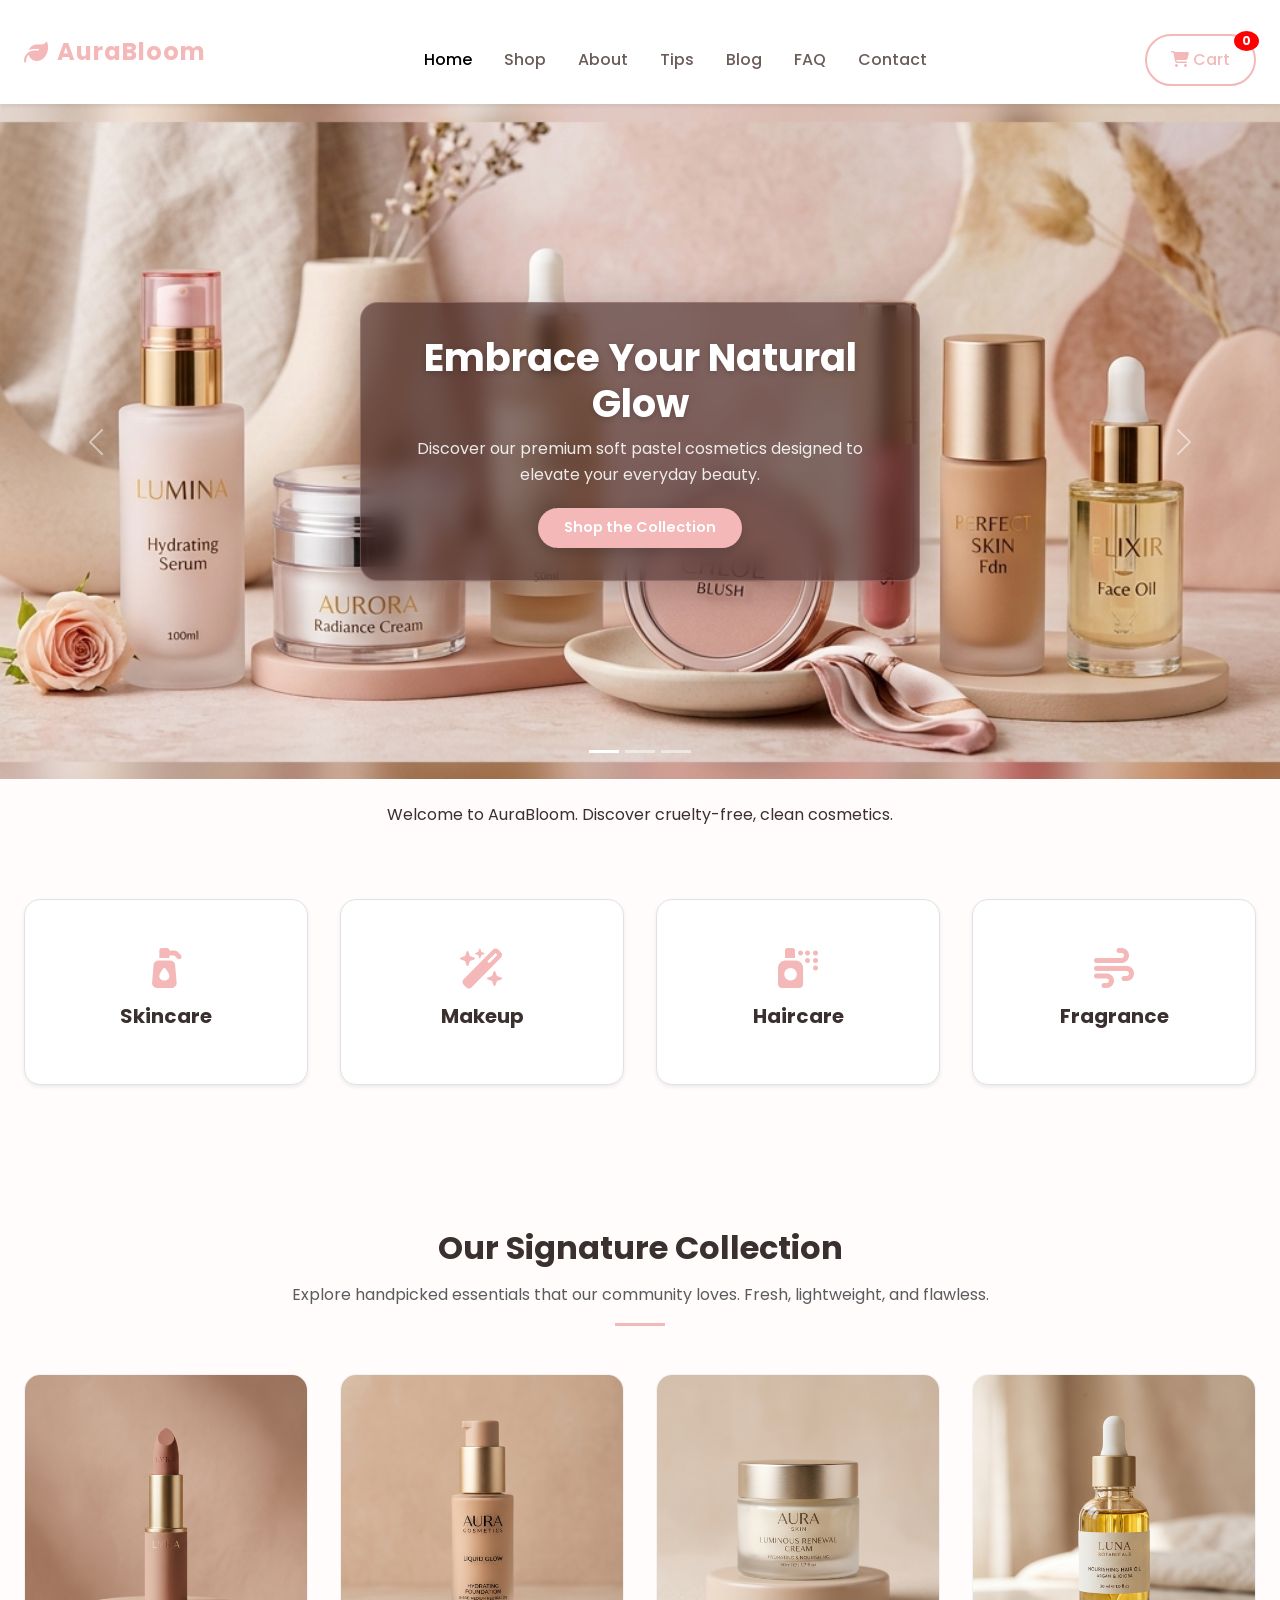
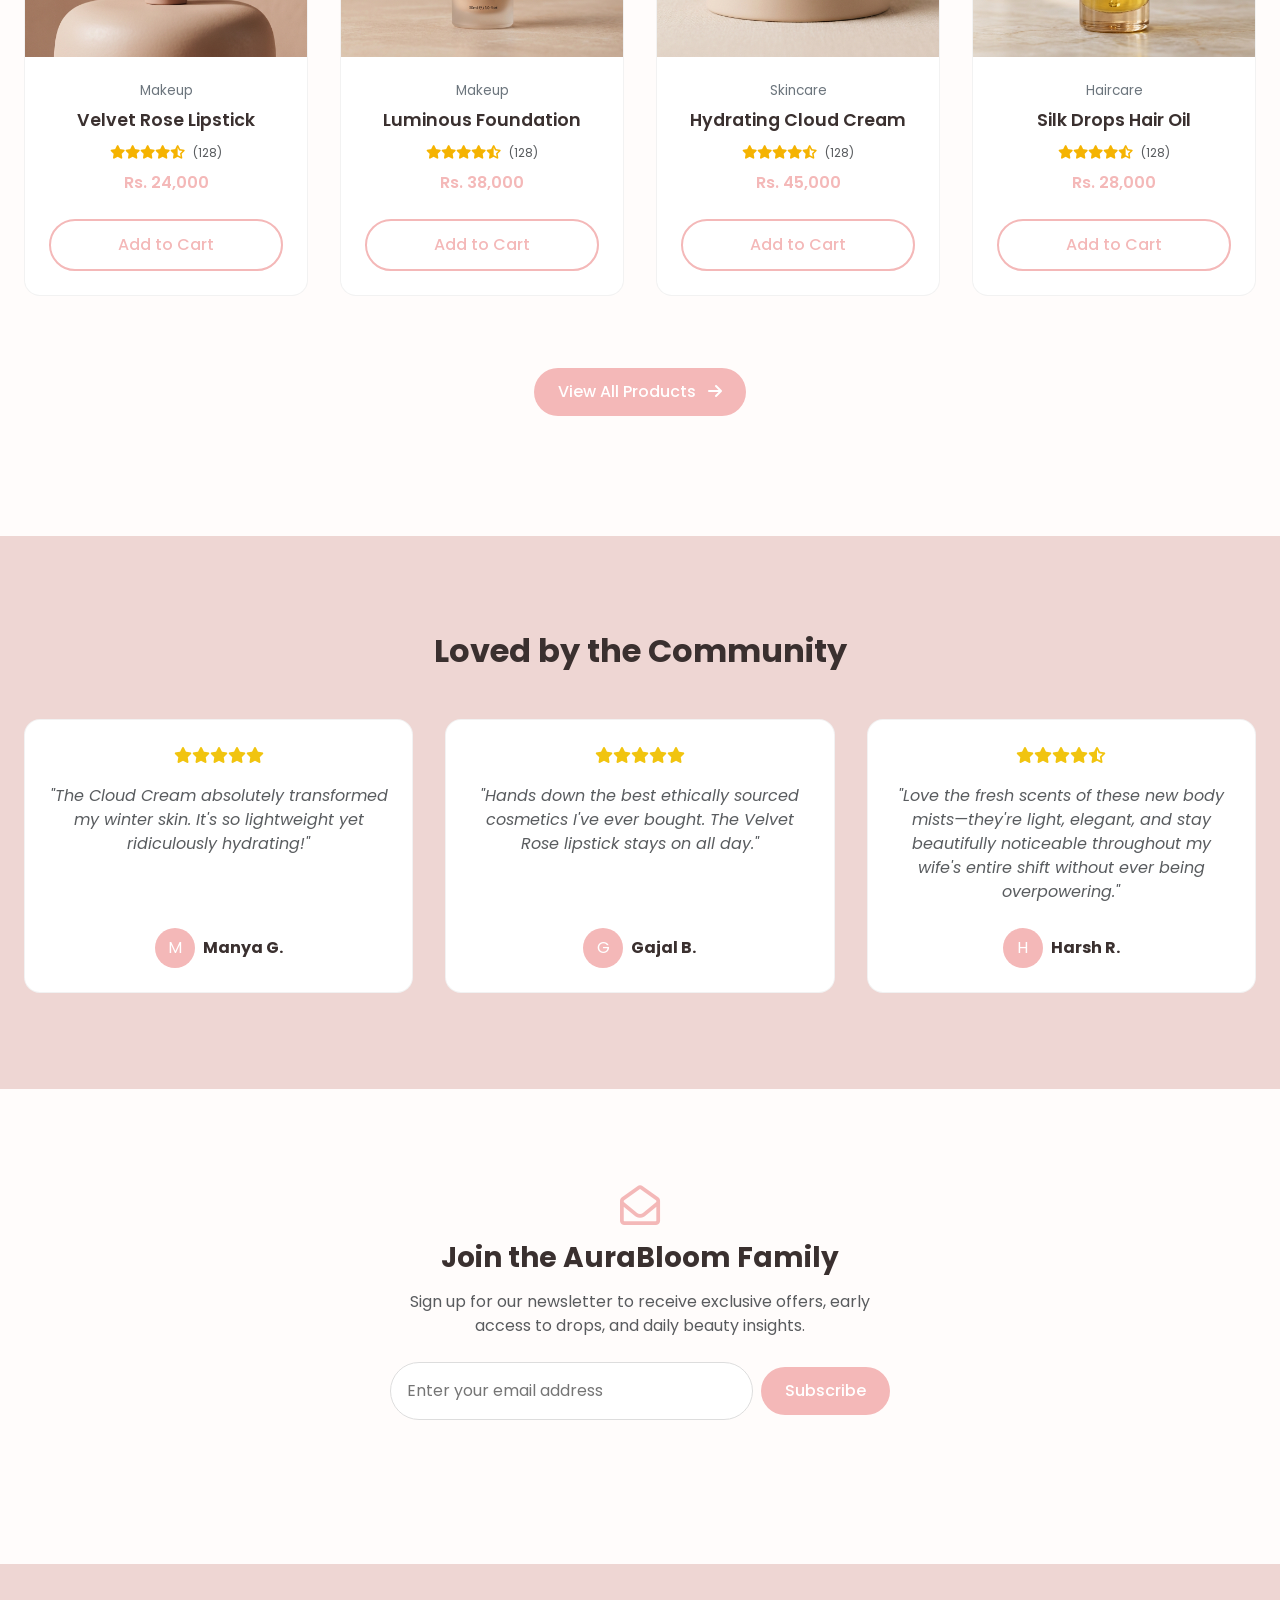
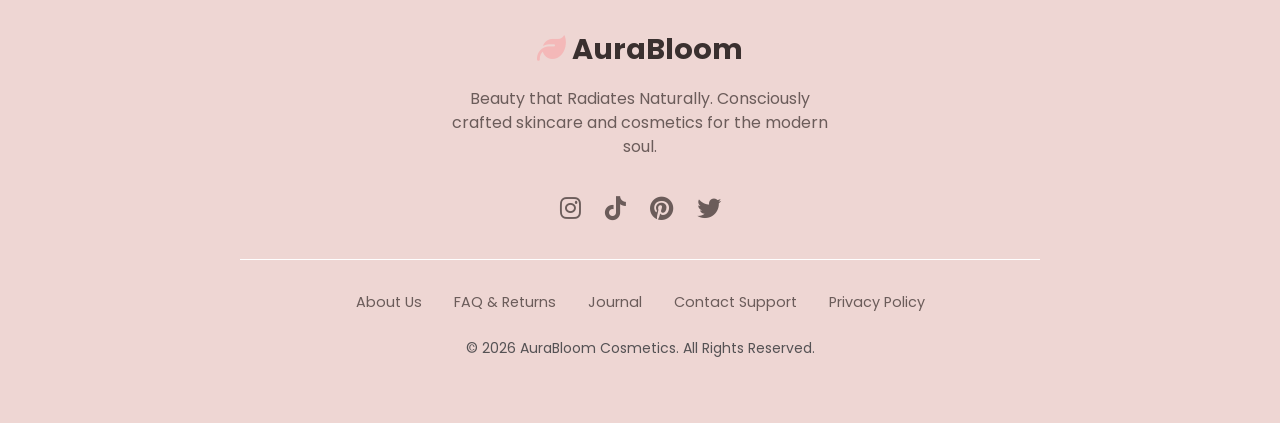
==== commit 03804db2: "project commit" ====
--- a/index.html
+++ b/index.html
@@ -22,90 +22,114 @@
 
 <body>
 
-    <!-- Custom Navbar -->
-    <header class="site-header">
-        <div class="custom-container site-nav">
-            <a href="index.html" class="site-logo">
-                <i class="fa-solid fa-leaf text-primary-soft"></i> AuraBloom
-            </a>
-
-            <!-- Directly visible links (no collapse hamburger) -->
-            <ul class="site-nav-links">
-                <li><a href="index.html" class="active">Home</a></li>
-                <li><a href="products.html">Shop</a></li>
-                <li><a href="about.html">About</a></li>
-                <li><a href="tips.html">Tips</a></li>
-                <li><a href="blog.html">Blog</a></li>
-                <li><a href="faq.html">FAQ</a></li>
-                <li><a href="contact.html">Contact</a></li>
-            </ul>
-
-            <div class="site-nav-actions">
-                <a href="products.html" class="custom-btn custom-btn-outline" style="position: relative;">
-                    <i class="fa-solid fa-shopping-cart"></i> Cart
-                    <span id="cart-counter" class="badge"
-                        style="position: absolute; top: -5px; right: -5px; background: red; color: white; border-radius: 50%; padding: 4px 8px; font-size: 0.75rem;">0</span>
+    <!-- Responsive Bootstrap Navbar -->
+    <header class="site-header" style="padding: 0;">
+        <nav class="navbar navbar-expand-lg navbar-light bg-white py-3 shadow-sm">
+            <div class="custom-container container-fluid px-3 px-md-4">
+                <a class="navbar-brand site-logo m-0" href="index.html">
+                    <i class="fa-solid fa-leaf text-primary-soft"></i> AuraBloom
                 </a>
-            </div>
-        </div>
+
+                <button class="navbar-toggler" type="button" data-bs-toggle="collapse" data-bs-target="#mainNavbar"
+                    aria-controls="mainNavbar" aria-expanded="false" aria-label="Toggle navigation"
+                    style="border: none; outline: none;">
+                    <span class="navbar-toggler-icon"></span>
+                </button>
+
+                <div class="collapse navbar-collapse text-center" id="mainNavbar">
+                    <ul class="navbar-nav mx-auto mb-2 mb-lg-0 site-nav-links mt-4 mt-lg-0" style="gap: 1rem;">
+                        <li class="nav-item"><a class="nav-link active" href="index.html">Home</a></li>
+                        <li class="nav-item"><a class="nav-link" href="products.html">Shop</a></li>
+                        <li class="nav-item"><a class="nav-link" href="about.html">About</a></li>
+                        <li class="nav-item"><a class="nav-link" href="tips.html">Tips</a></li>
+                        <li class="nav-item"><a class="nav-link" href="blog.html">Blog</a></li>
+                        <li class="nav-item"><a class="nav-link" href="faq.html">FAQ</a></li>
+                        <li class="nav-item"><a class="nav-link" href="contact.html">Contact</a></li>
+                    </ul>
+
+                    <div class="site-nav-actions justify-content-center mt-3 mt-lg-0 pb-2 pb-lg-0">
+                        <a href="products.html" class="custom-btn custom-btn-outline" style="position: relative;">
+                            <i class="fa-solid fa-shopping-cart"></i> Cart
+                            <span id="cart-counter" class="badge"
+                                style="position: absolute; top: -5px; right: -5px; background: red; color: white; border-radius: 50%; padding: 4px 8px; font-size: 0.75rem;">0</span>
+                        </a>
+                    </div>
+                </div>
+            </div>
+        </nav>
     </header>
 
-    <!-- Carousel Hero Section (Kept intact with minimal edits for stability) -->
+    <!-- Hero Carousel -->
     <section>
-        <div id="heroCarousel" class="carousel slide carousel-fade" data-bs-ride="carousel" data-bs-interval="4000">
+        <div id="heroCarousel" class="carousel slide carousel-fade" data-bs-ride="carousel" data-bs-interval="4500">
+
+            <!-- Indicators -->
             <div class="carousel-indicators">
-                <button type="button" data-bs-target="#heroCarousel" data-bs-slide-to="0" class="active"></button>
+                <button type="button" data-bs-target="#heroCarousel" data-bs-slide-to="0" class="active" aria-current="true"></button>
                 <button type="button" data-bs-target="#heroCarousel" data-bs-slide-to="1"></button>
                 <button type="button" data-bs-target="#heroCarousel" data-bs-slide-to="2"></button>
             </div>
 
             <div class="carousel-inner">
+
+                <!-- Slide 1 -->
                 <div class="carousel-item active">
-                    <a href="product-detail.html" style="display:block; text-decoration:none;">
-                        <img src="images/banner1_pro_1776178426854.png" class="d-block w-100" alt="Cosmetic collection">
-                    </a>
-                    <div class="carousel-caption d-none d-md-block animate-on-scroll">
-                        <h1 class="display-4 fw-bold">Embrace Your Natural Glow</h1>
-                        <p class="lead mb-4">Discover our new premium collection of soft pastel cosmetics designed to
-                            elevate your everyday beauty.</p>
-                        <a href="products.html" class="custom-btn custom-btn-primary">Shop the Collection</a>
-                    </div>
-                </div>
+                    <div class="hero-slide">
+                        <img src="images/banner1_pro_1776178426854.png" alt="Cosmetic collection" class="hero-slide-img">
+                        <div class="hero-slide-overlay">
+                            <div class="hero-slide-box">
+                                <h1 class="hero-slide-title">Embrace Your Natural Glow</h1>
+                                <p class="hero-slide-text">Discover our premium soft pastel cosmetics designed to elevate your everyday beauty.</p>
+                                <a href="products.html" class="hero-slide-btn">Shop the Collection</a>
+                            </div>
+                        </div>
+                    </div>
+                </div>
+
+                <!-- Slide 2 -->
                 <div class="carousel-item">
-                    <a href="product-detail.html" style="display:block; text-decoration:none;">
-                        <img src="images/image2.png" class="d-block w-100" alt="Model natural makeup">
-                    </a>
-                    <div class="carousel-caption d-none d-md-block pb-5">
-                        <h2 class="display-4 fw-bold">Beauty that Radiates</h2>
-                        <p class="lead mb-4">Cruelty-free, vegan, and crafted with delicate care for all skin types.</p>
-                        <a href="about.html" class="custom-btn custom-btn-outline" style="background:#fff">Discover Our
-                            Story</a>
-                    </div>
-                </div>
+                    <div class="hero-slide">
+                        <img src="images/image2.png" alt="Model natural makeup" class="hero-slide-img">
+                        <div class="hero-slide-overlay">
+                            <div class="hero-slide-box">
+                                <h2 class="hero-slide-title">Beauty that Radiates</h2>
+                                <p class="hero-slide-text">Cruelty-free, vegan, and gently crafted for all skin types.</p>
+                                <a href="about.html" class="hero-slide-btn hero-slide-btn-outline">Discover Our Story</a>
+                            </div>
+                        </div>
+                    </div>
+                </div>
+
+                <!-- Slide 3 -->
                 <div class="carousel-item">
-                    <a href="product-detail.html" style="display:block; text-decoration:none;">
-                        <img src="images/image3.png" class="d-block w-100" alt="Skincare bottles">
-                    </a>
-                    <div class="carousel-caption d-none d-md-block pb-5">
-                        <h2 class="display-4 fw-bold">Clean Skincare Simplified</h2>
-                        <p class="lead mb-4">Hydrate, protect, and nourish with our new botanical serum line.</p>
-                        <a href="tips.html" class="custom-btn custom-btn-primary">Learn Skincare Tips</a>
-                    </div>
-                </div>
-            </div>
-
+                    <div class="hero-slide">
+                        <img src="images/image3.png" alt="Skincare bottles" class="hero-slide-img">
+                        <div class="hero-slide-overlay">
+                            <div class="hero-slide-box">
+                                <h2 class="hero-slide-title">Clean Skincare Simplified</h2>
+                                <p class="hero-slide-text">Hydrate, protect, and nourish with our new botanical serum line.</p>
+                                <a href="tips.html" class="hero-slide-btn">Learn Skincare Tips</a>
+                            </div>
+                        </div>
+                    </div>
+                </div>
+
+            </div>
+
+            <!-- Controls -->
             <button class="carousel-control-prev" type="button" data-bs-target="#heroCarousel" data-bs-slide="prev">
                 <span class="carousel-control-prev-icon"></span>
             </button>
             <button class="carousel-control-next" type="button" data-bs-target="#heroCarousel" data-bs-slide="next">
                 <span class="carousel-control-next-icon"></span>
             </button>
-
-            <div class="custom-container mt-4 text-center animate-on-scroll">
-                <p>Welcome to AuraBloom. Discover cruelty-free, clean cosmetics.</p>
-            </div>
-        </div>
-    </section>
+        </div>
+
+        <div class="custom-container mt-4 text-center animate-on-scroll">
+            <p>Welcome to AuraBloom. Discover cruelty-free, clean cosmetics.</p>
+        </div>
+    </section>
+
 
     <!-- Category Banner using Custom Grid -->
     <section class="custom-container py-5 mt-4 text-center">
@@ -158,7 +182,7 @@
                                 class="fa-solid fa-star"></i><i class="fa-solid fa-star"></i><i
                                 class="fa-solid fa-star-half-stroke"></i> <span class="text-muted ms-1"
                                 style="font-size: 0.75rem;">(128)</span></div>
-                        <span class="product-card-price">Rs. 24.00</span>
+                        <span class="product-card-price">Rs. 24,000</span>
                         <button class="custom-btn custom-btn-outline product-card-btn add-to-cart-btn">Add to
                             Cart</button>
                     </div>
@@ -183,7 +207,7 @@
                                 class="fa-solid fa-star"></i><i class="fa-solid fa-star"></i><i
                                 class="fa-solid fa-star-half-stroke"></i> <span class="text-muted ms-1"
                                 style="font-size: 0.75rem;">(128)</span></div>
-                        <span class="product-card-price">Rs. 38.00</span>
+                        <span class="product-card-price">Rs. 38,000</span>
                         <button class="custom-btn custom-btn-outline product-card-btn add-to-cart-btn">Add to
                             Cart</button>
                     </div>
@@ -208,7 +232,7 @@
                                 class="fa-solid fa-star"></i><i class="fa-solid fa-star"></i><i
                                 class="fa-solid fa-star-half-stroke"></i> <span class="text-muted ms-1"
                                 style="font-size: 0.75rem;">(128)</span></div>
-                        <span class="product-card-price">Rs. 45.00</span>
+                        <span class="product-card-price">Rs. 45,000</span>
                         <button class="custom-btn custom-btn-outline product-card-btn add-to-cart-btn">Add to
                             Cart</button>
                     </div>
@@ -233,7 +257,7 @@
                                 class="fa-solid fa-star"></i><i class="fa-solid fa-star"></i><i
                                 class="fa-solid fa-star-half-stroke"></i> <span class="text-muted ms-1"
                                 style="font-size: 0.75rem;">(128)</span></div>
-                        <span class="product-card-price">Rs. 28.00</span>
+                        <span class="product-card-price">Rs. 28,000</span>
                         <button class="custom-btn custom-btn-outline product-card-btn add-to-cart-btn">Add to
                             Cart</button>
                     </div>
@@ -262,7 +286,7 @@
                         transformed my winter skin. It's so lightweight yet ridiculously hydrating!"</p>
                     <div class="flex-row-center gap-2 mt-auto">
                         <div class="rounded-5 text-white flex-row-center"
-                            style="width: 40px; height: 40px; background-color: var(--primary-color);">S</div>
+                            style="width: 40px; height: 40px; background-color: var(--primary-color);">M</div>
                         <h6 class="mb-0 fw-bold">Manya G.</h6>
                     </div>
                 </div>
@@ -276,7 +300,7 @@
                         sourced cosmetics I've ever bought. The Velvet Rose lipstick stays on all day."</p>
                     <div class="flex-row-center gap-2 mt-auto">
                         <div class="rounded-5 text-white flex-row-center"
-                            style="width: 40px; height: 40px; background-color: var(--primary-color);">D</div>
+                            style="width: 40px; height: 40px; background-color: var(--primary-color);">G</div>
                         <h6 class="mb-0 fw-bold">Gajal B.</h6>
                     </div>
                 </div>
@@ -286,11 +310,12 @@
                             class="fa-solid fa-star"></i><i class="fa-solid fa-star"></i><i
                             class="fa-solid fa-star-half-stroke"></i>
                     </div>
-                    <p class="text-muted fst-italic mb-4" style="font-style: italic">"Love the fresh scents of the new
-                        body mists! It's perfectly subtle but lasts throughout my wife's shift."</p>
+                    <p class="text-muted fst-italic mb-4" style="font-style: italic">"Love the fresh scents of these new
+                        body mists—they're light, elegant, and stay beautifully noticeable throughout my wife's entire
+                        shift without ever being overpowering."</p>
                     <div class="flex-row-center gap-2 mt-auto">
                         <div class="rounded-5 text-white flex-row-center"
-                            style="width: 40px; height: 40px; background-color: var(--primary-color);">M</div>
+                            style="width: 40px; height: 40px; background-color: var(--primary-color);">H</div>
                         <h6 class="mb-0 fw-bold">Harsh R.</h6>
                     </div>
                 </div>
--- a/css/layout.css
+++ b/css/layout.css
@@ -188,7 +188,20 @@
 .product-card-btn { margin-top: auto; }
 
 /* Sections */
-.bg-secondary { background-color: var(--secondary-color); }
+/* Override Bootstrap's grey .bg-secondary with AuraBloom's warm beige */
+.bg-secondary { background-color: var(--secondary-color) !important; }
+
+/* Page header banners — warm gradient with high-contrast dark text */
+.page-header-banner {
+    background: linear-gradient(135deg, #eed6d3 0%, #f9ede8 50%, #fce8e8 100%);
+    border-bottom: 1px solid rgba(244, 184, 184, 0.3);
+}
+.page-header-banner h1,
+.page-header-banner h2,
+.page-header-banner p {
+    color: var(--text-main) !important;
+    text-shadow: none;
+}
 .bg-white { background-color: #fff; }
 .shadow-sm { box-shadow: 0 .125rem .25rem rgba(0,0,0,.075) !important; }
 .rounded-4 { border-radius: 1rem !important; }
--- a/css/style.css
+++ b/css/style.css
@@ -5,8 +5,8 @@
     --accent-color: #e8b4b8;        /* Rose / Peachy */
     --bg-main: #fffcfb;             /* Very light nude */
     --bg-card: #ffffff;
-    --text-main: #4a403f;           /* Soft dark brown/grey */
-    --text-muted: #8b7d7b;
+    --text-main: #3a302f;           /* Deeper warm dark brown — more contrast */
+    --text-muted: #6b5c5a;          /* Darker muted for readability */
     --shadow-soft: 0 10px 30px rgba(0, 0, 0, 0.05);
     --shadow-hover: 0 15px 35px rgba(244, 184, 184, 0.2);
     --transition: all 0.3s ease-in-out;
@@ -105,27 +105,106 @@
     box-shadow: var(--shadow-hover);
 }
 
-/* Carousel */
-.carousel-item img {
-    height: 70vh;
+/* ── Hero Carousel ── */
+.hero-slide {
+    position: relative;
+    width: 100%;
+    overflow: hidden;
+}
+
+/* Image defines the slide height — all 3 slides identical */
+.hero-slide-img {
+    display: block;
+    width: 100%;
+    height: 75vh;
+    min-height: 320px;
     object-fit: cover;
     object-position: center;
 }
-.carousel-caption {
-    background: rgba(255, 252, 251, 0.85); /* Semi-transparent light nude */
-    backdrop-filter: blur(5px);
-    border-radius: 15px;
-    padding: 2rem;
-    color: var(--text-main);
-    bottom: 20%;
-    max-width: 600px;
-    margin: 0 auto;
-    box-shadow: var(--shadow-soft);
-}
-
-.carousel-caption h2 {
+
+/* Overlay sits on top of image */
+.hero-slide-overlay {
+    position: absolute;
+    inset: 0;
+    display: flex;
+    align-items: center;
+    justify-content: center;
+    padding: 1.5rem;
+}
+
+/* Frosted glass content box — warm rose-brown to match AuraBloom palette */
+.hero-slide-box {
+    background: rgba(58, 28, 28, 0.58);
+    backdrop-filter: blur(10px);
+    -webkit-backdrop-filter: blur(10px);
+    border: 1px solid rgba(244, 184, 184, 0.25);
+    border-radius: 18px;
+    padding: 2rem 2.5rem;
+    text-align: center;
+    max-width: 560px;
+    width: 100%;
+    box-shadow: 0 10px 40px rgba(58, 28, 28, 0.3);
+}
+
+.hero-slide-title {
+    font-size: clamp(1.5rem, 4vw, 2.4rem);
     font-weight: 700;
-    color: var(--primary-color);
+    color: #fff !important;
+    margin-bottom: 0.6rem;
+    line-height: 1.2;
+    text-shadow: 0 2px 6px rgba(0,0,0,0.2);
+}
+
+.hero-slide-text {
+    color: rgba(255, 255, 255, 0.88);
+    font-size: clamp(0.88rem, 2vw, 1rem);
+    line-height: 1.6;
+    margin-bottom: 1.25rem;
+}
+
+.hero-slide-btn {
+    display: inline-block;
+    padding: 0.6rem 1.6rem;
+    border-radius: 50px;
+    font-weight: 600;
+    font-size: 0.9rem;
+    text-decoration: none;
+    transition: all 0.3s ease;
+    background-color: var(--primary-color);
+    color: #fff;
+    box-shadow: 0 4px 14px rgba(0,0,0,0.2);
+}
+.hero-slide-btn:hover {
+    background-color: var(--primary-hover);
+    color: #fff;
+    transform: translateY(-2px);
+    box-shadow: 0 6px 20px rgba(0,0,0,0.25);
+}
+.hero-slide-btn-outline {
+    background-color: rgba(255,255,255,0.14);
+    border: 2px solid rgba(255,255,255,0.8);
+    color: #fff;
+}
+.hero-slide-btn-outline:hover {
+    background-color: rgba(255,255,255,0.28);
+    color: #fff;
+}
+
+/* Mobile */
+@media (max-width: 576px) {
+    .hero-slide-img {
+        height: 65vw;
+        min-height: 260px;
+    }
+    .hero-slide-box {
+        padding: 1.1rem 1.25rem;
+        border-radius: 14px;
+        max-width: 92%;
+    }
+    .hero-slide-btn {
+        padding: 0.48rem 1.1rem;
+        font-size: 0.82rem;
+    }
 }
 
 /* Cards */
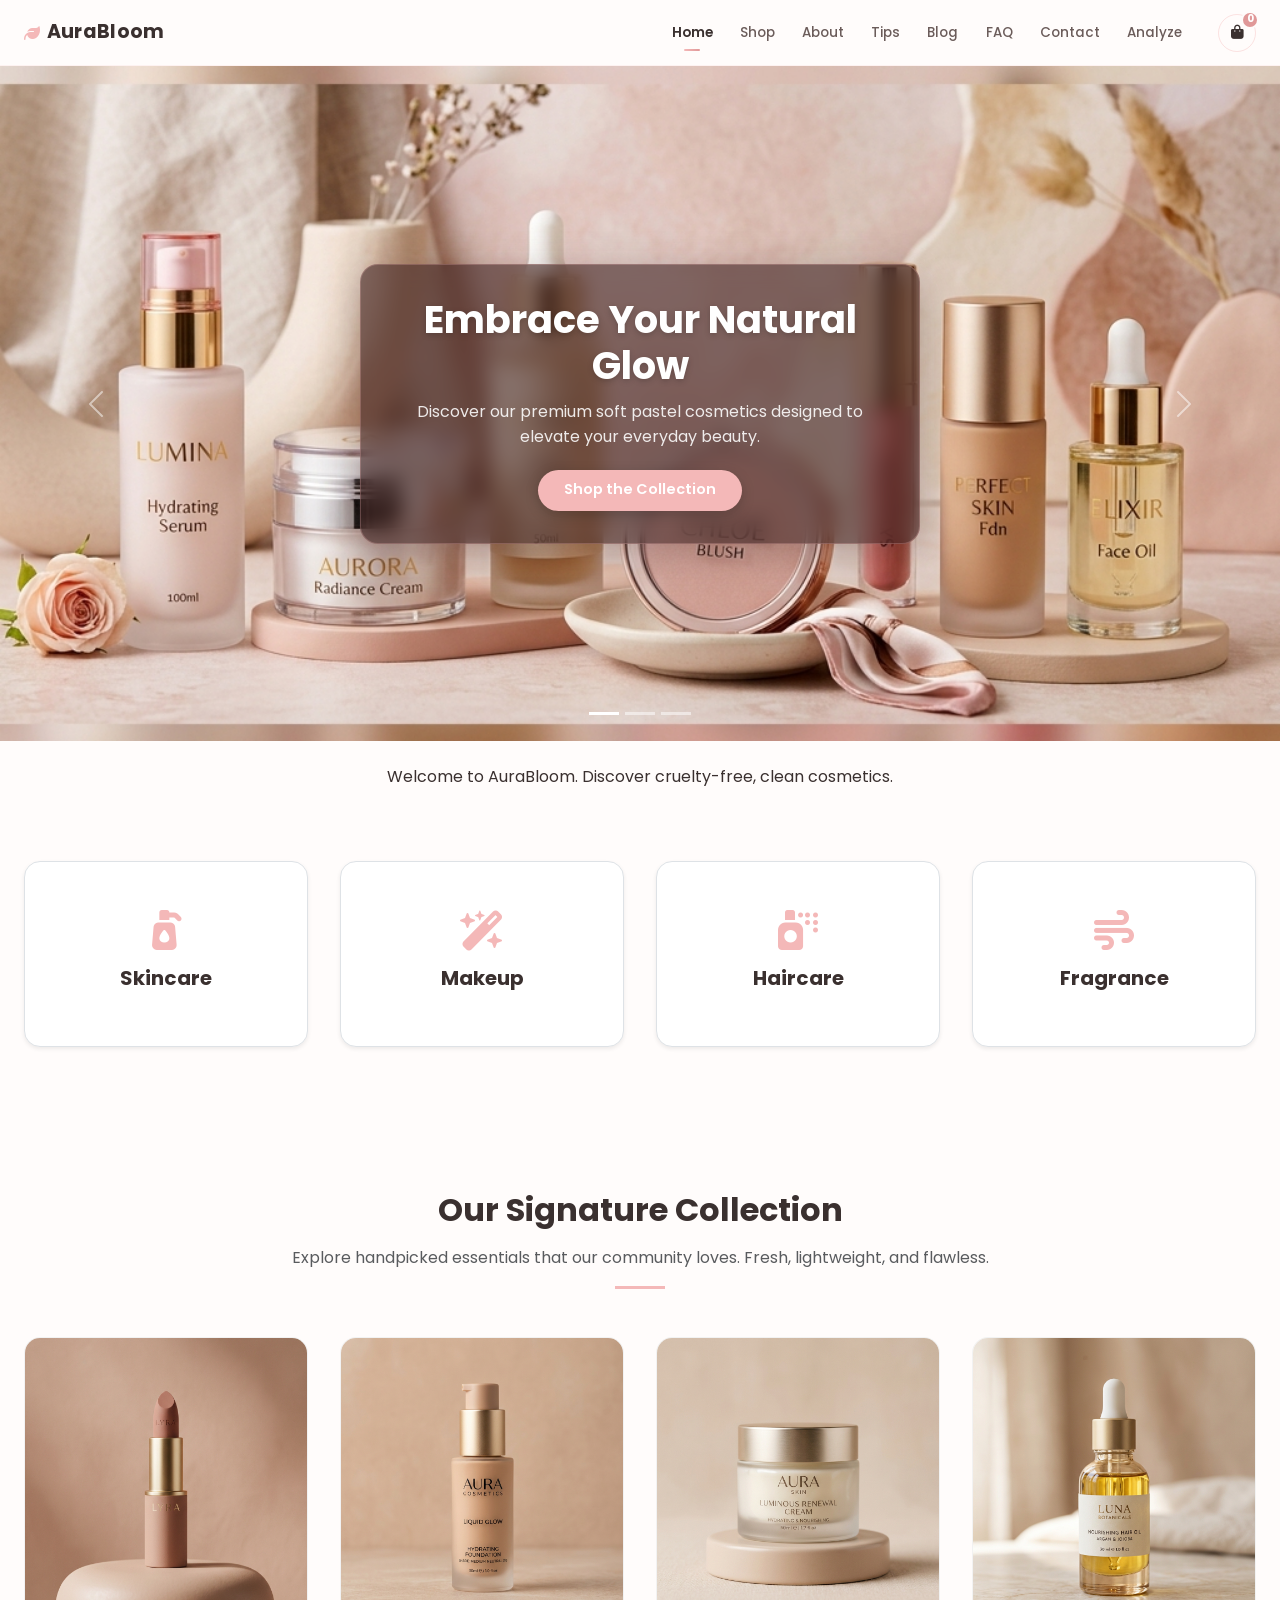
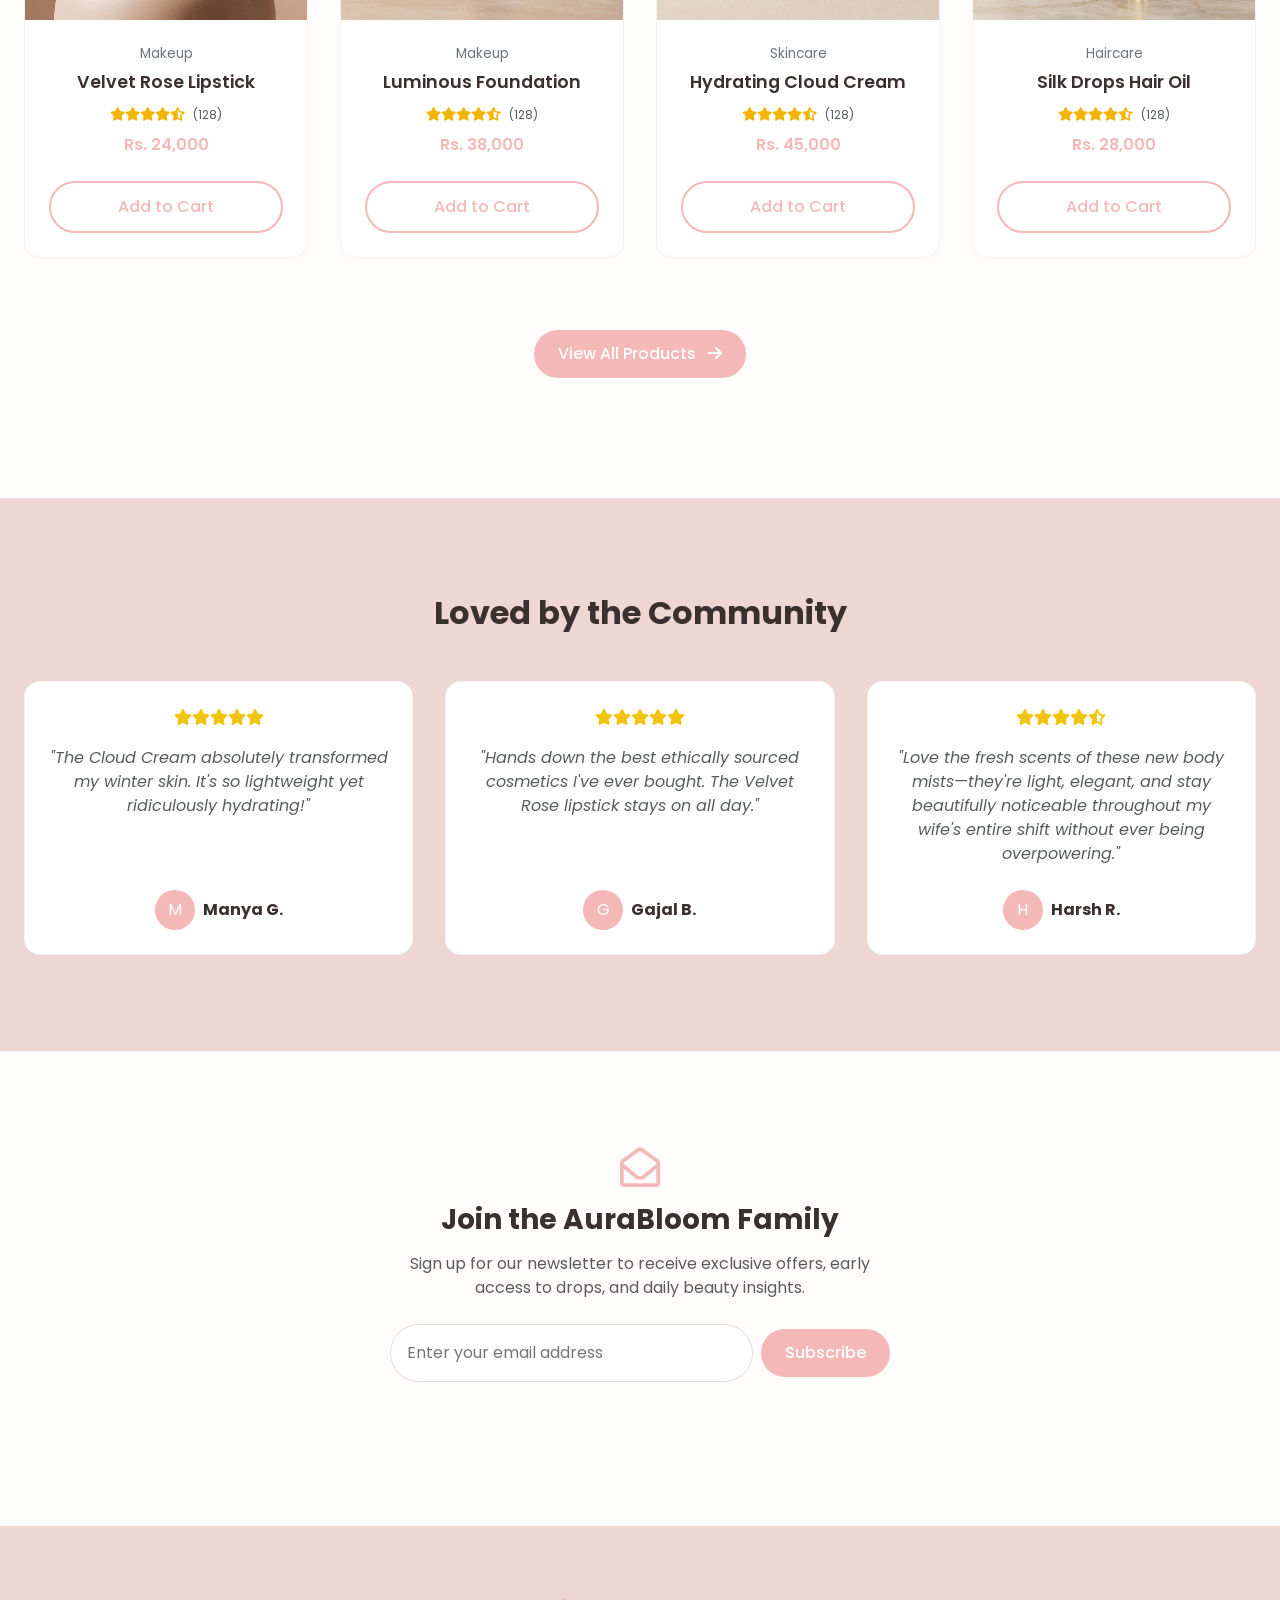
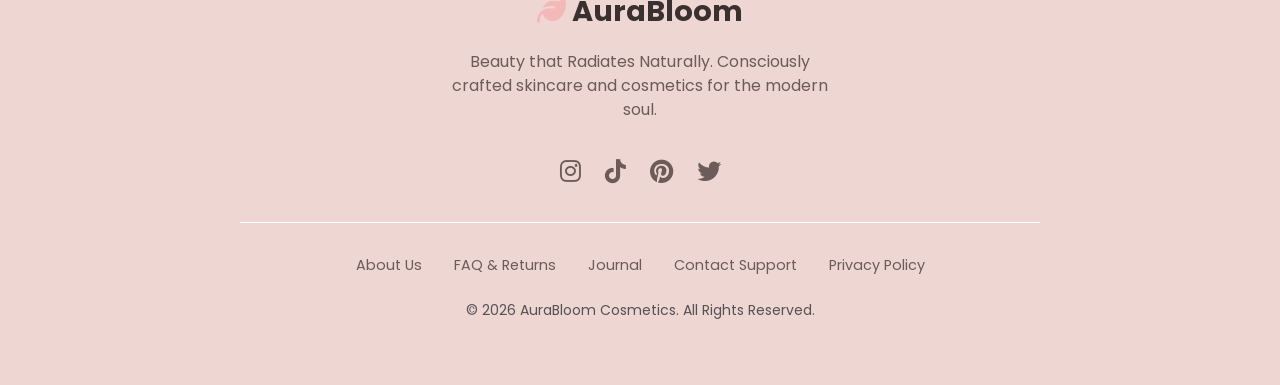
==== commit 43cec68b: "feat: implement shopping cart persistence, product filtering, and sorting logic" ====
--- a/index.html
+++ b/index.html
@@ -22,42 +22,31 @@
 
 <body>
 
-    <!-- Responsive Bootstrap Navbar -->
-    <header class="site-header" style="padding: 0;">
-        <nav class="navbar navbar-expand-lg navbar-light bg-white py-3 shadow-sm">
-            <div class="custom-container container-fluid px-3 px-md-4">
-                <a class="navbar-brand site-logo m-0" href="index.html">
-                    <i class="fa-solid fa-leaf text-primary-soft"></i> AuraBloom
+    <!-- Navbar -->
+    <nav class="ab-nav" id="siteNav">
+        <div class="ab-nav-inner">
+            <a href="index.html" class="ab-brand"><i class="fa-solid fa-leaf"></i> AuraBloom</a>
+            <button class="ab-hamburger" id="navToggle" aria-label="Toggle menu">
+                <span></span><span></span><span></span>
+            </button>
+            <ul class="ab-links" id="navLinks">
+                <li><a href="index.html" class="active">Home</a></li>
+                <li><a href="products.html">Shop</a></li>
+                <li><a href="about.html">About</a></li>
+                <li><a href="tips.html">Tips</a></li>
+                <li><a href="blog.html">Blog</a></li>
+                <li><a href="faq.html">FAQ</a></li>
+                <li><a href="contact.html">Contact</a></li>
+                <li><a href="analyze.html">Analyze</a></li>
+            </ul>
+            <div class="ab-actions">
+                <a href="products.html" class="ab-cart-btn" title="Cart">
+                    <i class="fa-solid fa-bag-shopping"></i>
+                    <span class="ab-cart-badge" id="cart-counter">0</span>
                 </a>
-
-                <button class="navbar-toggler" type="button" data-bs-toggle="collapse" data-bs-target="#mainNavbar"
-                    aria-controls="mainNavbar" aria-expanded="false" aria-label="Toggle navigation"
-                    style="border: none; outline: none;">
-                    <span class="navbar-toggler-icon"></span>
-                </button>
-
-                <div class="collapse navbar-collapse text-center" id="mainNavbar">
-                    <ul class="navbar-nav mx-auto mb-2 mb-lg-0 site-nav-links mt-4 mt-lg-0" style="gap: 1rem;">
-                        <li class="nav-item"><a class="nav-link active" href="index.html">Home</a></li>
-                        <li class="nav-item"><a class="nav-link" href="products.html">Shop</a></li>
-                        <li class="nav-item"><a class="nav-link" href="about.html">About</a></li>
-                        <li class="nav-item"><a class="nav-link" href="tips.html">Tips</a></li>
-                        <li class="nav-item"><a class="nav-link" href="blog.html">Blog</a></li>
-                        <li class="nav-item"><a class="nav-link" href="faq.html">FAQ</a></li>
-                        <li class="nav-item"><a class="nav-link" href="contact.html">Contact</a></li>
-                    </ul>
-
-                    <div class="site-nav-actions justify-content-center mt-3 mt-lg-0 pb-2 pb-lg-0">
-                        <a href="products.html" class="custom-btn custom-btn-outline" style="position: relative;">
-                            <i class="fa-solid fa-shopping-cart"></i> Cart
-                            <span id="cart-counter" class="badge"
-                                style="position: absolute; top: -5px; right: -5px; background: red; color: white; border-radius: 50%; padding: 4px 8px; font-size: 0.75rem;">0</span>
-                        </a>
-                    </div>
-                </div>
-            </div>
-        </nav>
-    </header>
+            </div>
+        </div>
+    </nav>
 
     <!-- Hero Carousel -->
     <section>
@@ -163,7 +152,7 @@
         </div>
 
         <div class="grid-container grid-4">
-            <div class="animate-on-scroll" style="animation-delay: 0.1s;">
+            <div class="animate-on-scroll product-item" data-id="1" style="animation-delay: 0.1s;">
                 <div class="product-card">
                     <a href="product-detail.html" style="display:block; text-decoration:none;">
                         <a href="product-detail.html" style="display:block;">
@@ -188,7 +177,7 @@
                     </div>
                 </div>
             </div>
-            <div class="animate-on-scroll" style="animation-delay: 0.2s;">
+            <div class="animate-on-scroll product-item" data-id="2" style="animation-delay: 0.2s;">
                 <div class="product-card">
                     <a href="product-detail.html" style="display:block; text-decoration:none;">
                         <a href="product-detail.html" style="display:block;">
@@ -213,7 +202,7 @@
                     </div>
                 </div>
             </div>
-            <div class="animate-on-scroll" style="animation-delay: 0.3s;">
+            <div class="animate-on-scroll product-item" data-id="3" style="animation-delay: 0.3s;">
                 <div class="product-card">
                     <a href="product-detail.html" style="display:block; text-decoration:none;">
                         <a href="product-detail.html" style="display:block;">
@@ -238,7 +227,7 @@
                     </div>
                 </div>
             </div>
-            <div class="animate-on-scroll" style="animation-delay: 0.4s;">
+            <div class="animate-on-scroll product-item" data-id="5" style="animation-delay: 0.4s;">
                 <div class="product-card">
                     <a href="product-detail.html" style="display:block; text-decoration:none;">
                         <a href="product-detail.html" style="display:block;">
--- a/css/layout.css
+++ b/css/layout.css
@@ -76,38 +76,39 @@
     position: sticky;
     top: 0;
     z-index: 1000;
-    box-shadow: 0 2px 10px var(--shadow-color);
-    padding: 1rem 0;
+    padding: 0;
 }
 .site-nav {
     display: flex;
     justify-content: space-between;
     align-items: center;
     flex-wrap: wrap;
-    gap: 1rem;
+    gap: 0.75rem;
 }
 .site-logo {
-    font-size: 1.5rem;
-    font-weight: 600;
-    color: var(--primary-color);
-    display: flex;
-    align-items: center;
+    font-size: 1.25rem;
+    font-weight: 700;
+    color: var(--text-main);
+    display: flex;
+    align-items: center;
+    gap: 0.4rem;
+    margin-right: auto;
+}
+.site-nav-links {
+    display: flex;
     gap: 0.5rem;
-    margin-right: auto;
-}
-.site-nav-links {
-    display: flex;
-    gap: 1.5rem;
     flex-wrap: wrap;
     justify-content: center;
+    align-items: center;
 }
 .site-nav-links a {
     color: var(--text-muted);
     font-weight: 500;
-    transition: color 0.3s ease;
+    font-size: 0.85rem;
+    transition: color 0.25s ease;
 }
 .site-nav-links a:hover, .site-nav-links a.active {
-    color: var(--primary-color);
+    color: var(--text-main);
 }
 .site-nav-actions {
     display: flex;
--- a/css/style.css
+++ b/css/style.css
@@ -30,44 +30,194 @@
     color: var(--primary-color) !important;
 }
 
-/* Navbar */
-.navbar {
-    background-color: rgba(255, 255, 255, 0.95);
-    backdrop-filter: blur(10px);
-    box-shadow: 0 2px 15px rgba(0,0,0,0.03);
-}
-
-.navbar-brand {
+/* ── Navbar — Slim Premium ── */
+.ab-nav {
+    position: sticky;
+    top: 0;
+    z-index: 1050;
+    background: rgba(255, 252, 251, 0.85);
+    backdrop-filter: blur(18px);
+    -webkit-backdrop-filter: blur(18px);
+    border-bottom: 1px solid rgba(244, 184, 184, 0.15);
+    padding: 0.85rem 0;
+    transition: box-shadow 0.3s ease;
+}
+.ab-nav.scrolled {
+    box-shadow: 0 2px 20px rgba(58, 48, 47, 0.08);
+}
+
+.ab-nav-inner {
+    max-width: 1320px;
+    margin: 0 auto;
+    padding: 0 1.5rem;
+    display: flex;
+    align-items: center;
+    justify-content: space-between;
+    gap: 1.5rem;
+}
+
+/* Brand */
+.ab-brand {
+    font-family: 'Poppins', sans-serif;
+    font-size: 1.2rem;
     font-weight: 700;
-    font-size: 1.5rem;
-    color: var(--primary-color) !important;
-    letter-spacing: 1px;
-}
-
-.nav-link {
-    color: var(--text-main);
+    color: var(--text-main);
+    text-decoration: none;
+    display: flex;
+    align-items: center;
+    gap: 0.4rem;
+    flex-shrink: 0;
+    letter-spacing: 0.3px;
+}
+.ab-brand i {
+    color: var(--primary-color);
+    font-size: 1rem;
+}
+
+/* Links */
+.ab-links {
+    display: flex;
+    align-items: center;
+    gap: 0.2rem;
+    list-style: none;
+    margin: 0 0 0 auto;
+    padding: 0;
+}
+.ab-links a {
+    display: block;
+    padding: 0.5rem 0.75rem;
+    font-family: 'Poppins', sans-serif;
+    font-size: 0.84rem;
     font-weight: 500;
-    transition: var(--transition);
+    color: var(--text-muted);
+    text-decoration: none;
+    border-radius: 6px;
     position: relative;
-}
-
-.nav-link:hover, .nav-link.active {
-    color: var(--primary-color);
-}
-
-.nav-link::after {
+    transition: color 0.25s ease, background 0.25s ease;
+    white-space: nowrap;
+}
+.ab-links a:hover {
+    color: var(--text-main);
+    background: rgba(244, 184, 184, 0.08);
+}
+.ab-links a.active {
+    color: var(--text-main);
+    font-weight: 600;
+}
+.ab-links a.active::after {
     content: '';
     position: absolute;
     bottom: 0;
-    left: 0;
-    width: 0%;
+    left: 50%;
+    transform: translateX(-50%);
+    width: 16px;
     height: 2px;
-    background-color: var(--primary-color);
-    transition: var(--transition);
-}
-
-.nav-link:hover::after {
-    width: 100%;
+    background: linear-gradient(90deg, var(--primary-color), var(--primary-hover));
+    border-radius: 2px;
+}
+
+/* Right actions */
+.ab-actions {
+    display: flex;
+    align-items: center;
+    gap: 0.5rem;
+    flex-shrink: 0;
+}
+
+/* Cart icon button */
+.ab-cart-btn {
+    position: relative;
+    display: flex;
+    align-items: center;
+    justify-content: center;
+    width: 38px;
+    height: 38px;
+    border-radius: 50%;
+    border: 1.5px solid rgba(244, 184, 184, 0.4);
+    background: transparent;
+    color: var(--text-main);
+    font-size: 0.9rem;
+    text-decoration: none;
+    transition: all 0.25s ease;
+}
+.ab-cart-btn:hover {
+    background: var(--primary-color);
+    border-color: var(--primary-color);
+    color: #fff;
+    transform: translateY(-1px);
+}
+.ab-cart-badge {
+    position: absolute;
+    top: -4px;
+    right: -4px;
+    min-width: 18px;
+    height: 18px;
+    display: flex;
+    align-items: center;
+    justify-content: center;
+    background: var(--primary-hover);
+    color: #fff;
+    font-size: 0.65rem;
+    font-weight: 700;
+    border-radius: 50%;
+    line-height: 1;
+    border: 2px solid var(--bg-main);
+    transition: transform 0.2s ease;
+}
+
+/* Hamburger */
+.ab-hamburger {
+    display: none;
+    flex-direction: column;
+    gap: 4px;
+    background: none;
+    border: none;
+    cursor: pointer;
+    padding: 6px;
+    z-index: 1060;
+}
+.ab-hamburger span {
+    display: block;
+    width: 20px;
+    height: 2px;
+    background: var(--text-main);
+    border-radius: 2px;
+    transition: all 0.3s ease;
+}
+
+/* Mobile */
+@media (max-width: 991px) {
+    .ab-hamburger {
+        display: flex;
+        order: 3;
+    }
+    .ab-actions {
+        order: 2;
+        margin-left: auto;
+    }
+    .ab-links {
+        display: none;
+        position: absolute;
+        top: 100%;
+        left: 0;
+        right: 0;
+        flex-direction: column;
+        background: rgba(255, 252, 251, 0.97);
+        backdrop-filter: blur(18px);
+        padding: 1rem 1.5rem 1.5rem;
+        gap: 0.25rem;
+        border-bottom: 1px solid rgba(244, 184, 184, 0.15);
+        box-shadow: 0 8px 24px rgba(58, 48, 47, 0.08);
+    }
+    .ab-links.open { display: flex; }
+    .ab-links a {
+        padding: 0.6rem 0.75rem;
+        font-size: 0.9rem;
+        border-radius: 8px;
+    }
+    .ab-links a:hover {
+        background: rgba(244, 184, 184, 0.12);
+    }
 }
 
 /* Buttons */
